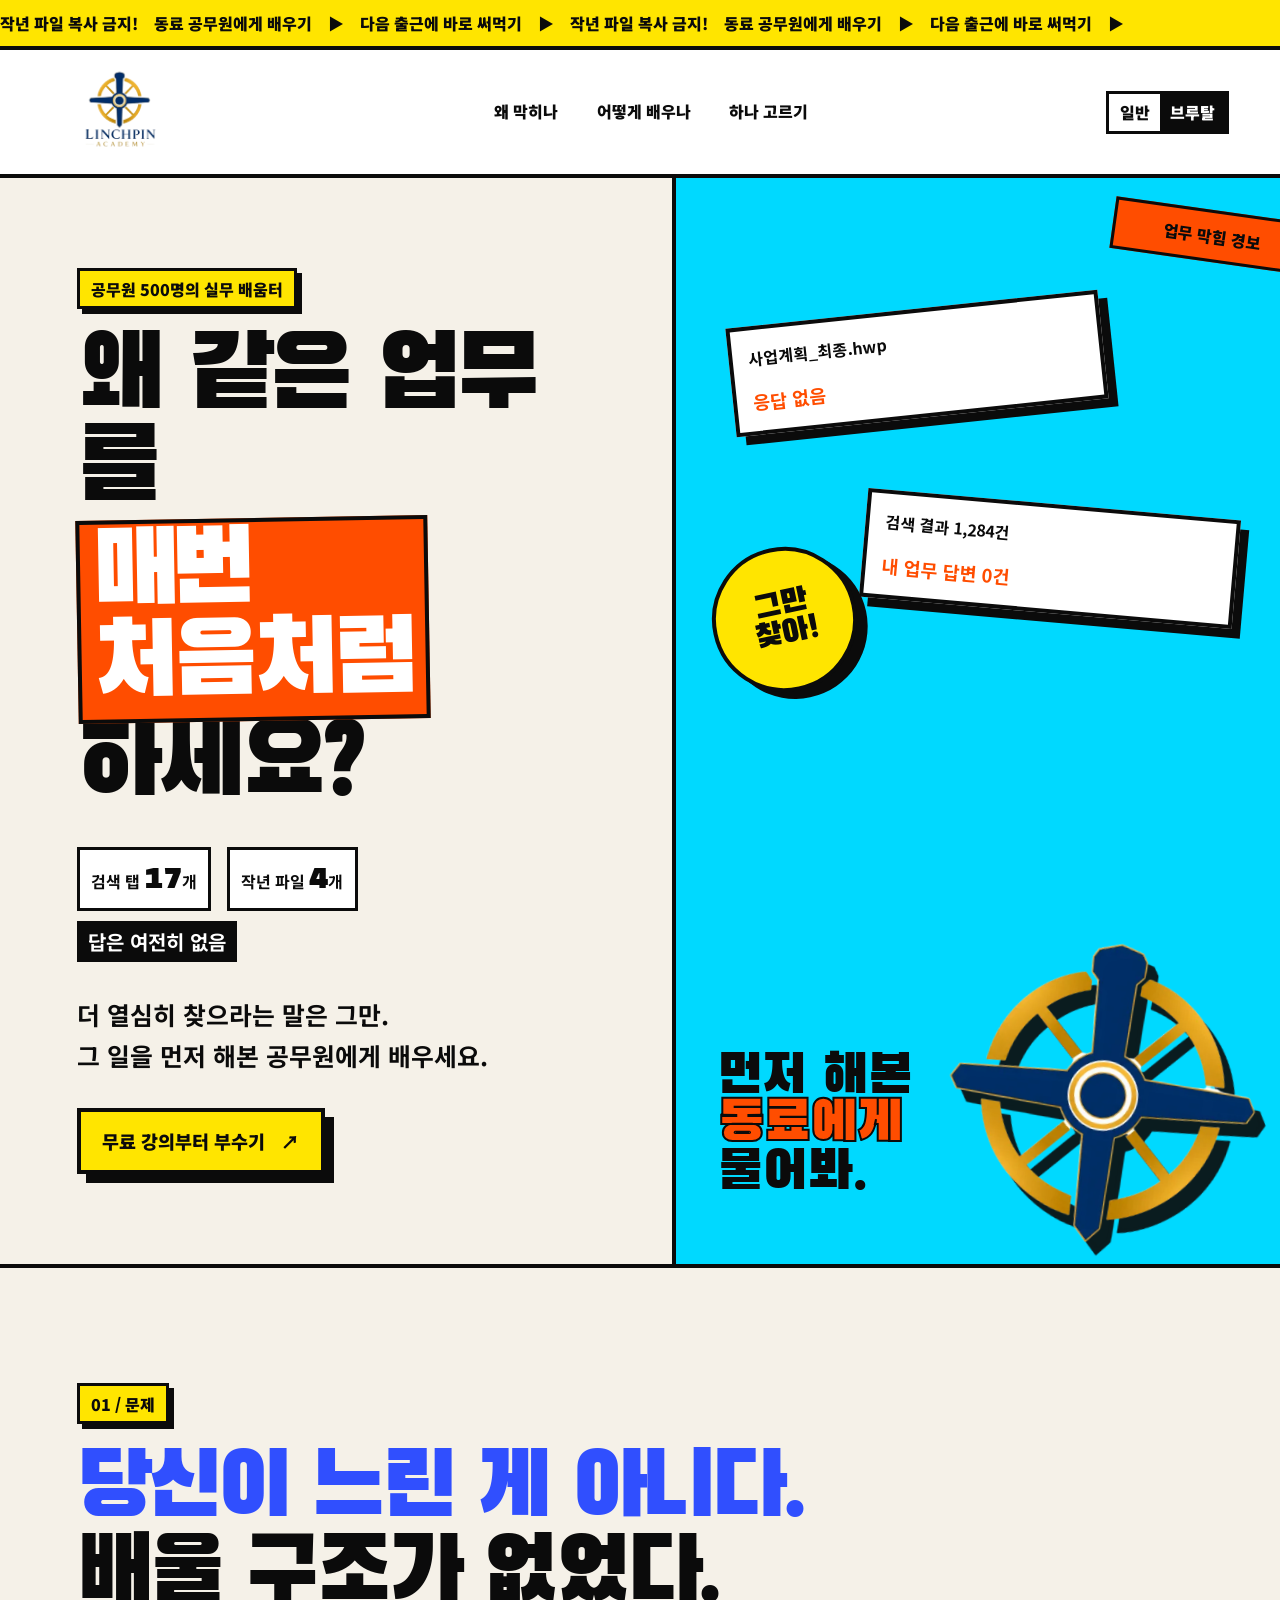
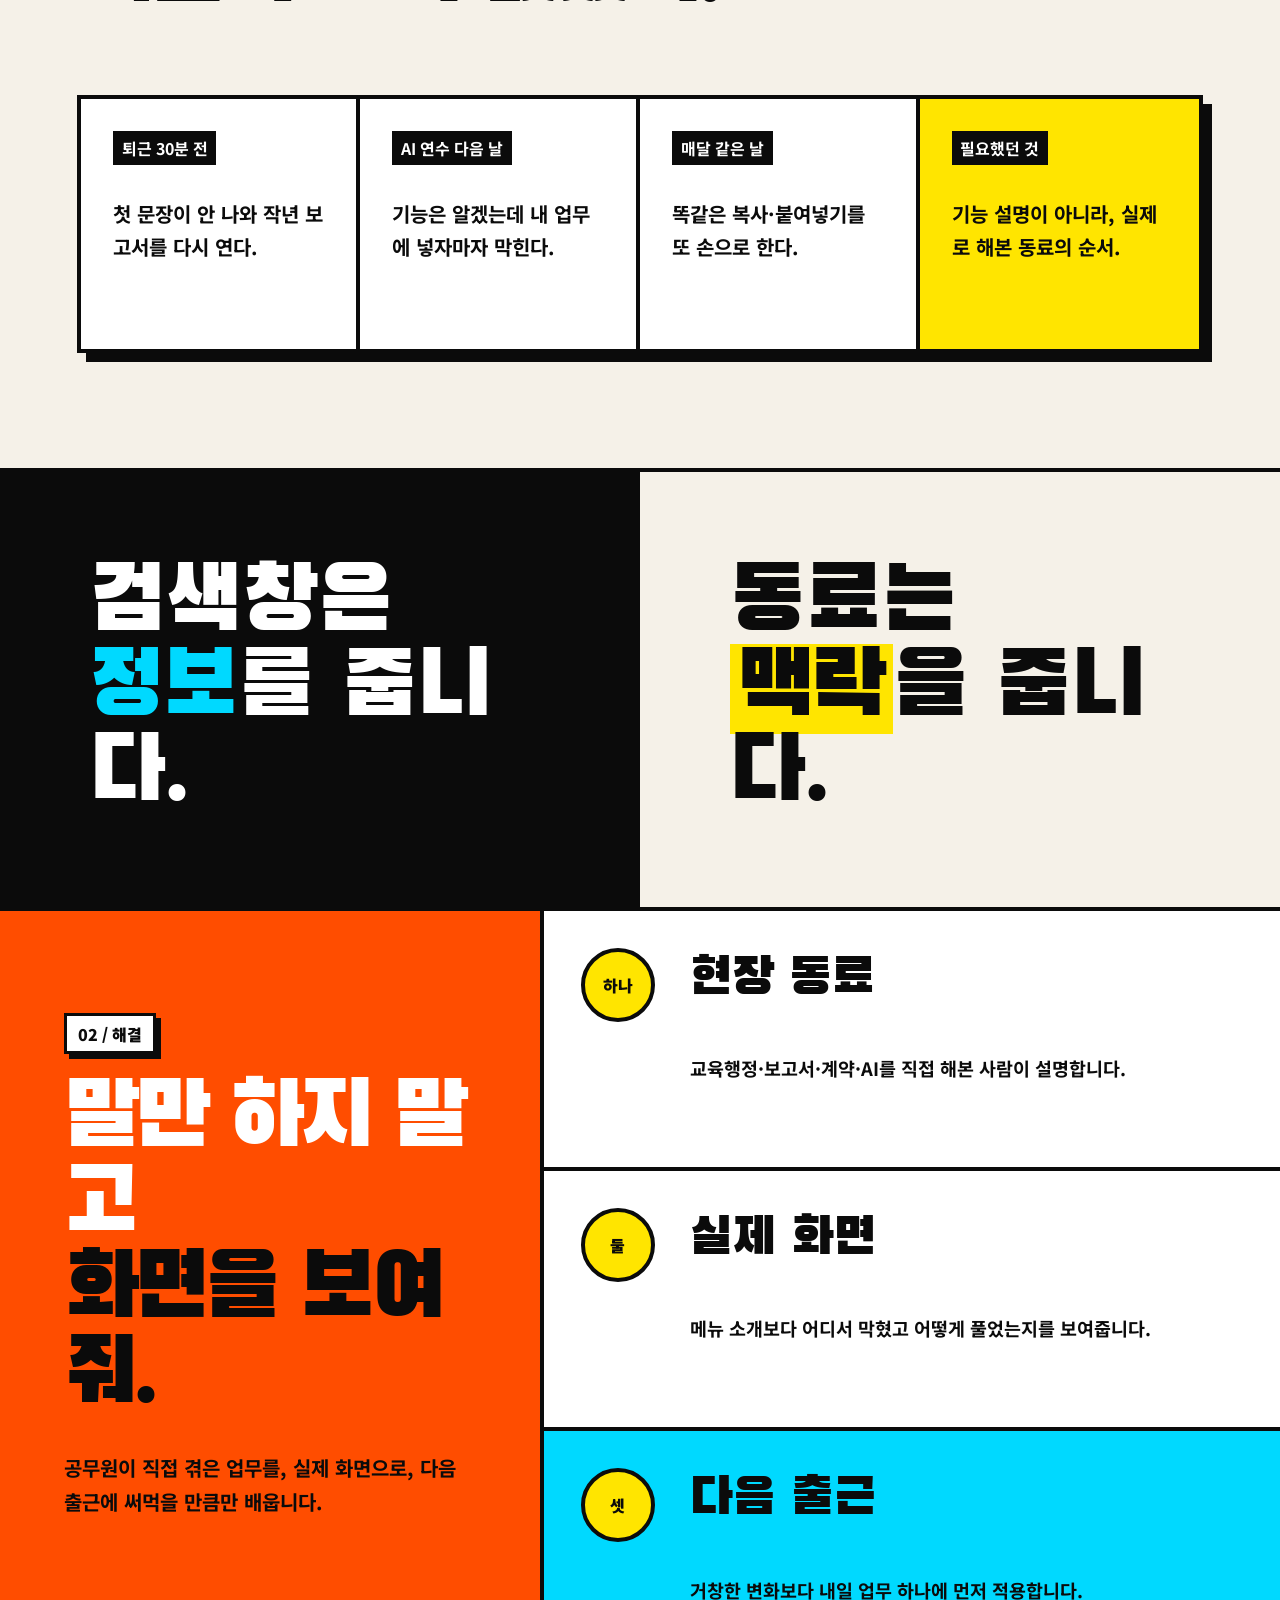
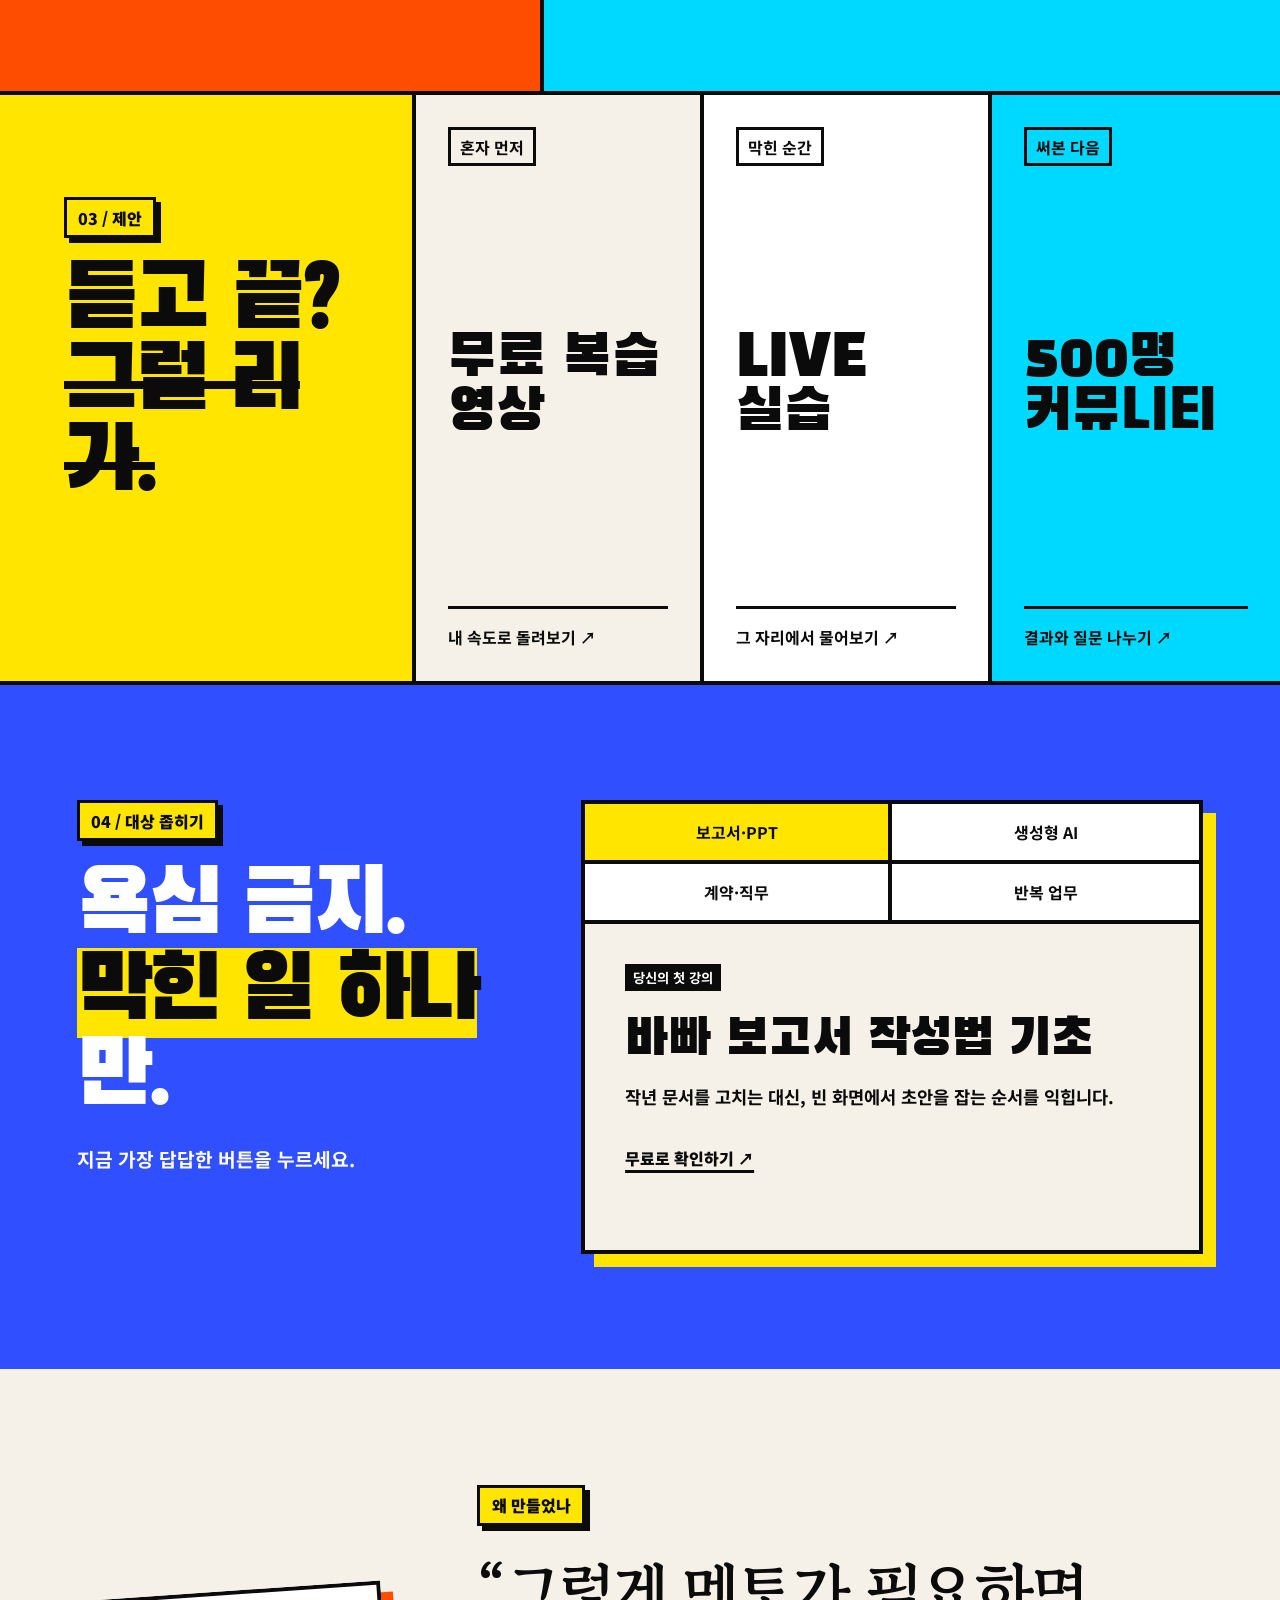
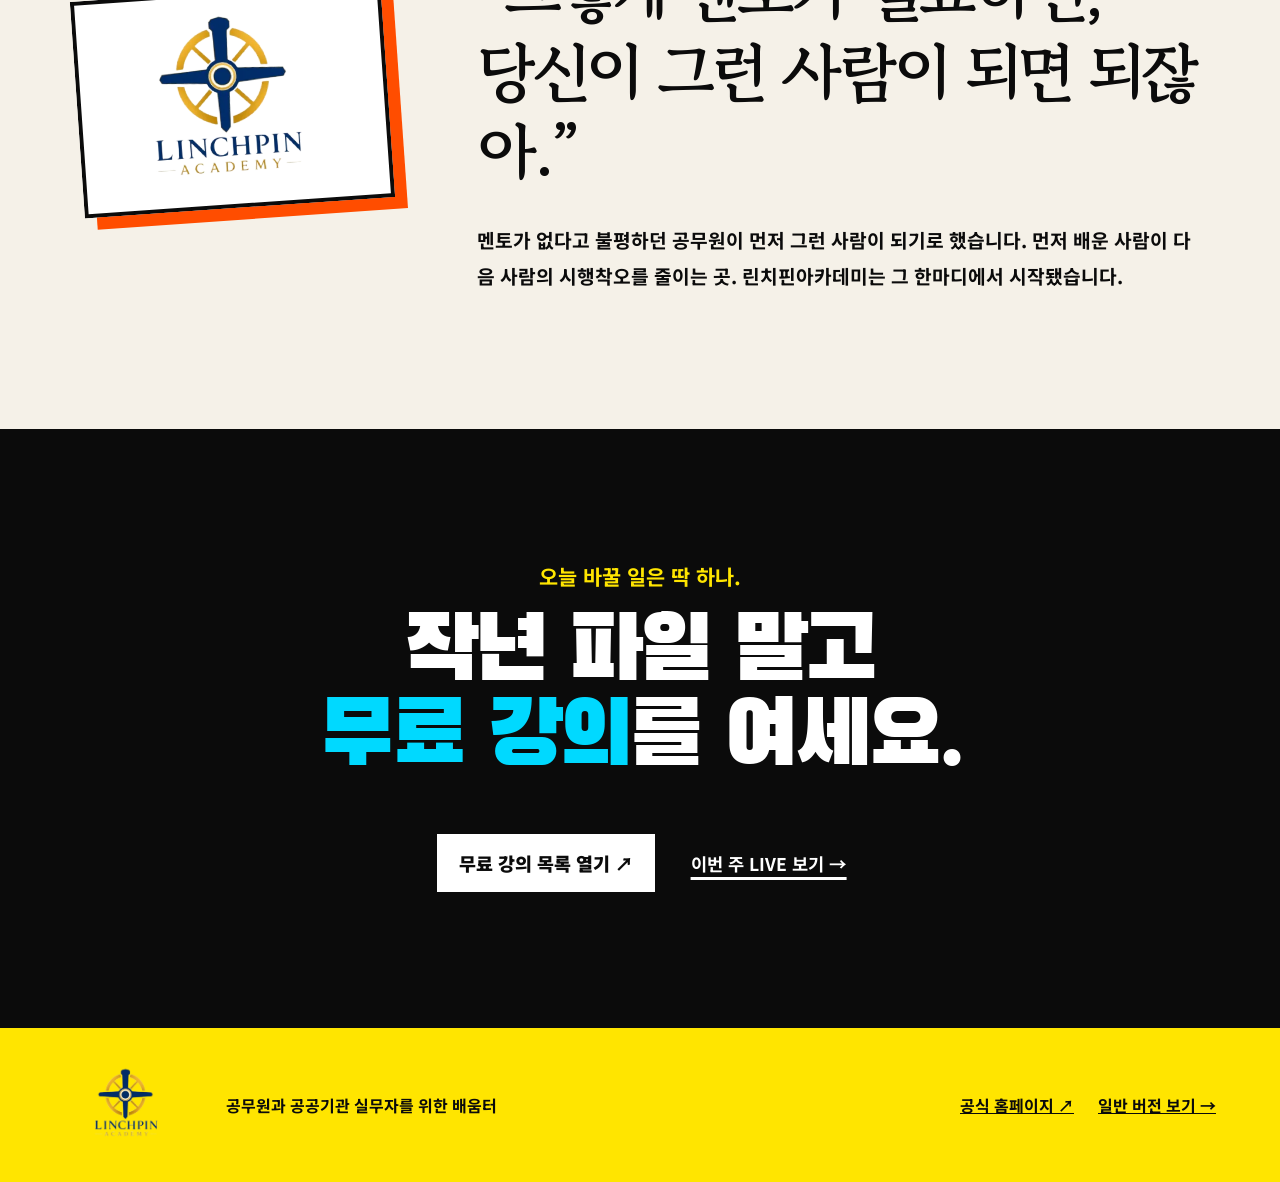
==== brutalist/index.html @ dac21f73 "Redesign landing page in premium and brutalist styles" ====
<!DOCTYPE html>
<html lang="ko">
  <head>
    <meta charset="UTF-8">
    <meta name="viewport" content="width=device-width, initial-scale=1.0">
    <meta name="description" content="왜 같은 업무를 매번 처음처럼 하나요? 현장 공무원에게 배우고 다음 출근에 바로 써보는 린치핀아카데미입니다.">
    <meta name="theme-color" content="#ffe500">
    <meta property="og:type" content="website">
    <meta property="og:locale" content="ko_KR">
    <meta property="og:title" content="왜 같은 업무를 매번 처음처럼 하나요? | 린치핀아카데미">
    <meta property="og:description" content="검색 탭 17개, 작년 파일 4개. 답은 여전히 없다면 동료 공무원에게 배우세요.">
    <meta property="og:url" content="https://obito-ai.github.io/linchpin-public-service-landing/brutalist/">
    <link rel="canonical" href="https://obito-ai.github.io/linchpin-public-service-landing/brutalist/">
    <link rel="preload" href="../assets/fonts/black-han-400.woff2" as="font" type="font/woff2" crossorigin>
    <link rel="preload" href="../assets/fonts/noto-sans-700.woff2" as="font" type="font/woff2" crossorigin>
    <link rel="preload" href="../assets/fonts/noto-sans-900.woff2" as="font" type="font/woff2" crossorigin>
    <link rel="stylesheet" href="./styles.css">
    <link rel="icon" href="../assets/linchpin-logo-icon.webp" type="image/webp">
    <title>왜 같은 업무를 매번 처음처럼 하나요? | 린치핀아카데미</title>
  </head>
  <body>
    <a class="skip-link" href="#main">본문으로 바로가기</a>

    <div class="top-ticker" role="note" aria-label="린치핀아카데미 핵심 메시지">
      <div>작년 파일 복사 금지!　동료 공무원에게 배우기　▶　다음 출근에 바로 써먹기　▶　작년 파일 복사 금지!　동료 공무원에게 배우기　▶　다음 출근에 바로 써먹기　▶　</div>
    </div>

    <header class="site-header">
      <a class="brand" href="#top" aria-label="린치핀아카데미 홈">
        <img src="../assets/linchpin-logo-primary.webp" alt="린치핀아카데미" width="170" height="117">
      </a>
      <nav aria-label="주요 메뉴">
        <a href="#why">왜 막히나</a>
        <a href="#how">어떻게 배우나</a>
        <a href="#pick">하나 고르기</a>
      </nav>
      <div class="version-switch" role="group" aria-label="디자인 버전 선택">
        <a href="../">일반</a>
        <span aria-current="page">브루탈</span>
      </div>
    </header>

    <main id="main">
      <section class="hero" id="top" aria-labelledby="hero-title">
        <div class="hero-copy">
          <p class="eyebrow">공무원 500명의 실무 배움터</p>
          <h1 id="hero-title">왜 같은 업무를<br><mark>매번<br>처음처럼</mark><br>하세요?</h1>
          <div class="search-count" role="group" aria-label="업무 검색 상황">
            <span>검색 탭 <b>17</b>개</span>
            <span>작년 파일 <b>4</b>개</span>
            <strong>답은 여전히 없음</strong>
          </div>
          <p class="hero-lede">더 열심히 찾으라는 말은 그만.<br>그 일을 먼저 해본 공무원에게 배우세요.</p>
          <a class="brutal-button" href="https://linchpin-academy.kr/courses">무료 강의부터 부수기 <span aria-hidden="true">↗</span></a>
        </div>

        <div class="hero-poster" role="img" aria-label="작년 문서와 검색 탭을 찢고 나오는 린치핀아카데미 로고 그래픽">
          <div class="poster-alert">업무 막힘 경보</div>
          <div class="poster-window window-one"><b>사업계획_최종.hwp</b><span>응답 없음</span></div>
          <div class="poster-window window-two"><b>검색 결과 1,284건</b><span>내 업무 답변 0건</span></div>
          <div class="poster-burst">그만<br>찾아!</div>
          <img src="../assets/linchpin-logo-icon.webp" alt="" width="410" height="410">
          <p>먼저 해본<br><b>동료에게</b><br>물어봐.</p>
        </div>
      </section>

      <section class="statement" id="why" aria-labelledby="why-title">
        <p class="section-number">01 / 문제</p>
        <h2 id="why-title"><span>당신이 느린 게 아니다.</span><br>배울 구조가 없었다.</h2>
        <div class="complaint-grid">
          <article><b>퇴근 30분 전</b><p>첫 문장이 안 나와 작년 보고서를 다시 연다.</p></article>
          <article><b>AI 연수 다음 날</b><p>기능은 알겠는데 내 업무에 넣자마자 막힌다.</p></article>
          <article><b>매달 같은 날</b><p>똑같은 복사·붙여넣기를 또 손으로 한다.</p></article>
          <article class="answer"><b>필요했던 것</b><p>기능 설명이 아니라, 실제로 해본 동료의 순서.</p></article>
        </div>
      </section>

      <section class="manifesto" aria-label="린치핀아카데미 해결 방식">
        <p>검색창은<br><span>정보</span>를 줍니다.</p>
        <p>동료는<br><mark>맥락</mark>을 줍니다.</p>
      </section>

      <section class="method" id="how" aria-labelledby="how-title">
        <div class="method-heading">
          <p class="section-number">02 / 해결</p>
          <h2 id="how-title">말만 하지 말고<br><span>화면을 보여줘.</span></h2>
          <p>공무원이 직접 겪은 업무를, 실제 화면으로, 다음 출근에 써먹을 만큼만 배웁니다.</p>
        </div>
        <ol class="method-list">
          <li><span>하나</span><h3>현장 동료</h3><p>교육행정·보고서·계약·AI를 직접 해본 사람이 설명합니다.</p></li>
          <li><span>둘</span><h3>실제 화면</h3><p>메뉴 소개보다 어디서 막혔고 어떻게 풀었는지를 보여줍니다.</p></li>
          <li><span>셋</span><h3>다음 출근</h3><p>거창한 변화보다 내일 업무 하나에 먼저 적용합니다.</p></li>
        </ol>
      </section>

      <section class="offer" aria-labelledby="offer-title">
        <div class="offer-title">
          <p class="section-number">03 / 제안</p>
          <h2 id="offer-title">듣고 끝?<br><del>그럴 리가.</del></h2>
        </div>
        <div class="offer-cards">
          <a href="https://linchpin-academy.kr/courses"><span>혼자 먼저</span><b>무료 복습<br>영상</b><em>내 속도로 돌려보기 ↗</em></a>
          <a href="https://linchpin-academy.kr/live"><span>막힌 순간</span><b>LIVE<br>실습</b><em>그 자리에서 물어보기 ↗</em></a>
          <a href="https://linchpin-academy.kr/community?tab=board"><span>써본 다음</span><b>500명<br>커뮤니티</b><em>결과와 질문 나누기 ↗</em></a>
        </div>
      </section>

      <section class="picker" id="pick" aria-labelledby="picker-title">
        <div class="picker-copy">
          <p class="section-number">04 / 대상 좁히기</p>
          <h2 id="picker-title">욕심 금지.<br><mark>막힌 일 하나</mark>만.</h2>
          <p>지금 가장 답답한 버튼을 누르세요.</p>
        </div>
        <div class="picker-machine">
          <div class="picker-buttons" role="group" aria-label="지금 막힌 업무 선택">
            <button class="picker-button is-active" type="button" data-path="document" aria-pressed="true">보고서·PPT</button>
            <button class="picker-button" type="button" data-path="ai" aria-pressed="false">생성형 AI</button>
            <button class="picker-button" type="button" data-path="contract" aria-pressed="false">계약·직무</button>
            <button class="picker-button" type="button" data-path="coding" aria-pressed="false">반복 업무</button>
          </div>
          <div class="picker-ticket" aria-live="polite">
            <small>당신의 첫 강의</small>
            <h3 data-result-title>바빠 보고서 작성법 기초</h3>
            <p data-result-copy>작년 문서를 고치는 대신, 빈 화면에서 초안을 잡는 순서를 익힙니다.</p>
            <a href="https://linchpin-academy.kr/courses">무료로 확인하기 ↗</a>
          </div>
        </div>
      </section>

      <section class="origin" aria-labelledby="origin-title">
        <img src="../assets/linchpin-logo-primary.webp" alt="린치핀아카데미" width="360" height="248">
        <div>
          <p class="section-number">왜 만들었나</p>
          <h2 id="origin-title">“그렇게 멘토가 필요하면,<br>당신이 그런 사람이 되면 되잖아.”</h2>
          <p>멘토가 없다고 불평하던 공무원이 먼저 그런 사람이 되기로 했습니다. 먼저 배운 사람이 다음 사람의 시행착오를 줄이는 곳. 린치핀아카데미는 그 한마디에서 시작됐습니다.</p>
        </div>
      </section>

      <section class="final-cta" aria-labelledby="action-title">
        <p>오늘 바꿀 일은 딱 하나.</p>
        <h2 id="action-title">작년 파일 말고<br><span>무료 강의</span>를 여세요.</h2>
        <div>
          <a class="brutal-button light" href="https://linchpin-academy.kr/courses">무료 강의 목록 열기 ↗</a>
          <a class="text-link" href="https://linchpin-academy.kr/live">이번 주 LIVE 보기 →</a>
        </div>
      </section>
    </main>

    <footer>
      <img src="../assets/linchpin-logo-primary.webp" alt="린치핀아카데미" width="150" height="104">
      <p>공무원과 공공기관 실무자를 위한 배움터</p>
      <div><a href="https://linchpin-academy.kr">공식 홈페이지 ↗</a><a href="../">일반 버전 보기 →</a></div>
    </footer>

    <script src="./script.js" defer></script>
  </body>
</html>
---- brutalist/styles.css ----
@font-face { font-family: "Noto Sans KR"; src: url("../assets/fonts/noto-sans-700.woff2") format("woff2"); font-weight: 700; font-display: swap; }
@font-face { font-family: "Noto Sans KR"; src: url("../assets/fonts/noto-sans-900.woff2") format("woff2"); font-weight: 900; font-display: swap; }
@font-face { font-family: "Black Han Sans"; src: url("../assets/fonts/black-han-400.woff2") format("woff2"); font-weight: 400; font-display: swap; }
@font-face { font-family: "Gowun Batang"; src: url("../assets/fonts/gowun-batang-700.woff2") format("woff2"); font-weight: 700; font-display: swap; }

:root {
  --black: #0b0b0b;
  --paper: #f5f1e8;
  --yellow: #ffe500;
  --orange: #ff4d00;
  --cyan: #00d9ff;
  --blue: #304ffe;
  --border: 4px solid var(--black);
  --shadow: 9px 9px 0 var(--black);
}

* { box-sizing: border-box; }
html { scroll-behavior: smooth; }
body {
  margin: 0;
  color: var(--black);
  background: var(--paper);
  font-family: "Noto Sans KR", sans-serif;
  font-weight: 700;
  overflow-x: hidden;
}
a { color: inherit; }
img { display: block; max-width: 100%; height: auto; }
button, a { -webkit-tap-highlight-color: transparent; }
button { font: inherit; }
.skip-link { position: fixed; top: -100px; left: 1rem; z-index: 999; padding: .8rem 1rem; background: white; border: var(--border); }
.skip-link:focus { top: 1rem; }
:focus-visible { outline: 4px solid var(--cyan); outline-offset: 4px; }

.top-ticker { overflow: hidden; border-bottom: var(--border); background: var(--yellow); font-weight: 900; white-space: nowrap; }
.top-ticker div { width: max-content; padding: .7rem 0; animation: ticker 25s linear infinite; }
@keyframes ticker { to { transform: translateX(-50%); } }

.site-header {
  display: grid;
  grid-template-columns: auto 1fr auto;
  align-items: center;
  gap: 2rem;
  min-height: 92px;
  padding: .75rem clamp(1rem, 4vw, 4.5rem);
  border-bottom: var(--border);
  background: white;
}
.brand img { width: 145px; }
.site-header nav { display: flex; justify-content: center; gap: clamp(1rem, 3vw, 3rem); }
.site-header nav a, .version-switch a, .version-switch span { text-decoration: none; font-weight: 900; }
.site-header nav a { padding: .3rem 0; border-bottom: 3px solid transparent; }
.site-header nav a:hover { border-color: var(--orange); }
.version-switch { display: flex; border: 3px solid var(--black); }
.version-switch > * { padding: .4rem .65rem; }
.version-switch span { color: white; background: var(--black); }

.hero {
  display: grid;
  grid-template-columns: 1.05fr .95fr;
  min-height: 790px;
  border-bottom: var(--border);
}
.hero-copy { padding: clamp(3rem, 7vw, 7rem) clamp(1.2rem, 6vw, 7rem); background: var(--paper); }
.eyebrow, .section-number { width: fit-content; margin: 0 0 1.5rem; padding: .35rem .7rem; border: 3px solid var(--black); background: var(--yellow); font-weight: 900; text-transform: uppercase; box-shadow: 5px 5px 0 var(--black); }
h1, h2, h3, p { margin-top: 0; }
h1, h2 { font-family: "Black Han Sans", sans-serif; font-weight: 400; letter-spacing: -.045em; }
h1 { margin-bottom: 2.2rem; font-size: clamp(4.4rem, 8vw, 9.2rem); line-height: .9; }
h1 mark { display: inline-block; padding: .05em .12em; color: white; background: var(--orange); border: 4px solid var(--black); transform: rotate(-1deg); }
.search-count { display: grid; grid-template-columns: repeat(2, max-content); align-items: end; gap: .6rem 1rem; margin-bottom: 2rem; }
.search-count span { padding: .55rem .7rem; border: 3px solid var(--black); background: white; }
.search-count b { font-family: "Black Han Sans", sans-serif; font-size: 2rem; font-weight: 400; }
.search-count strong { grid-column: 1 / -1; width: fit-content; padding: .4rem .7rem; color: white; background: var(--black); font-size: 1.25rem; }
.hero-lede { margin-bottom: 2rem; font-size: clamp(1.15rem, 2vw, 1.55rem); line-height: 1.65; }
.brutal-button { display: inline-flex; gap: 1rem; align-items: center; padding: 1rem 1.35rem; border: var(--border); color: var(--black); background: var(--yellow); box-shadow: var(--shadow); font-size: 1.15rem; font-weight: 900; text-decoration: none; transition: transform .15s, box-shadow .15s; }
.brutal-button:hover { transform: translate(5px, 5px); box-shadow: 4px 4px 0 var(--black); }

.hero-poster { position: relative; min-height: 700px; overflow: hidden; border-left: var(--border); background: var(--cyan); }
.poster-alert { position: absolute; top: 2rem; right: -2rem; z-index: 4; padding: .7rem 3rem; border: 3px solid var(--black); color: var(--black); background: var(--orange); font-weight: 900; transform: rotate(8deg); }
.poster-window { position: absolute; z-index: 1; width: 62%; padding: 1rem; border: var(--border); background: white; box-shadow: var(--shadow); }
.poster-window b, .poster-window span { display: block; }
.poster-window span { margin-top: 1.2rem; color: var(--orange); font-size: 1.15rem; }
.window-one { top: 12%; left: 9%; transform: rotate(-6deg); }
.window-two { top: 30%; right: 7%; transform: rotate(5deg); }
.poster-burst { position: absolute; top: 34%; left: 6%; z-index: 5; display: grid; place-items: center; width: 145px; height: 145px; border: var(--border); border-radius: 50%; background: var(--yellow); box-shadow: var(--shadow); font-family: "Black Han Sans", sans-serif; font-size: 2rem; font-weight: 400; line-height: .9; text-align: center; transform: rotate(-12deg); }
.hero-poster img { position: absolute; right: -4%; bottom: -4%; z-index: 2; width: min(67%, 470px); filter: drop-shadow(12px 12px 0 rgba(11,11,11,.92)); transform: rotate(7deg); }
.hero-poster > p { position: absolute; bottom: 6%; left: 7%; z-index: 3; margin: 0; font-family: "Black Han Sans", sans-serif; font-size: clamp(2.3rem, 4.2vw, 5.5rem); font-weight: 400; line-height: .9; }
.hero-poster > p b { color: var(--orange); -webkit-text-stroke: 2px var(--black); }

.statement { padding: clamp(4rem, 9vw, 9rem) clamp(1.2rem, 6vw, 7rem); }
.statement h2, .method h2, .picker h2, .origin h2, .final-cta h2 { margin-bottom: clamp(2.5rem, 6vw, 6rem); font-size: clamp(3.4rem, 7vw, 8rem); line-height: .95; }
.statement h2 span { color: var(--blue); }
.complaint-grid { display: grid; grid-template-columns: repeat(4, 1fr); border: var(--border); box-shadow: var(--shadow); }
.complaint-grid article { min-height: 250px; padding: 2rem; border-right: var(--border); background: white; }
.complaint-grid article:last-child { border-right: 0; }
.complaint-grid b { display: block; width: fit-content; margin-bottom: 2rem; padding: .3rem .55rem; background: var(--black); color: white; }
.complaint-grid p { font-size: 1.25rem; line-height: 1.65; }
.complaint-grid .answer { background: var(--yellow); }

.manifesto { display: grid; grid-template-columns: 1fr 1fr; border-block: var(--border); }
.manifesto p { min-height: 420px; margin: 0; padding: clamp(3rem, 7vw, 7rem); font-family: "Black Han Sans", sans-serif; font-size: clamp(3.8rem, 7vw, 8rem); font-weight: 400; line-height: .95; }
.manifesto p:first-child { border-right: var(--border); background: var(--black); color: white; }
.manifesto span { color: var(--cyan); }
.manifesto mark { padding: 0 .08em; color: var(--black); background: var(--yellow); }

.method { display: grid; grid-template-columns: .85fr 1.15fr; border-bottom: var(--border); }
.method-heading { padding: clamp(4rem, 8vw, 8rem) clamp(1.2rem, 5vw, 6rem); border-right: var(--border); background: var(--orange); }
.method-heading .section-number { background: white; }
.method h2 { color: white; margin-bottom: 2rem; }
.method h2 span { color: var(--black); }
.method-heading > p:last-child { max-width: 580px; font-size: 1.25rem; line-height: 1.7; }
.method-list { margin: 0; padding: 0; list-style: none; }
.method-list li { display: grid; grid-template-columns: 90px 1fr; gap: 0 1.2rem; min-height: 260px; padding: 2.3rem; border-bottom: var(--border); background: white; }
.method-list li:last-child { border-bottom: 0; background: var(--cyan); }
.method-list span { grid-row: 1 / 3; display: grid; place-items: center; width: 74px; height: 74px; border: var(--border); border-radius: 50%; background: var(--yellow); font-weight: 900; }
.method-list h3 { margin-bottom: .8rem; font-family: "Black Han Sans", sans-serif; font-size: clamp(2.2rem, 4vw, 4.2rem); font-weight: 400; }
.method-list p { max-width: 620px; font-size: 1.15rem; line-height: 1.65; }

.offer { display: grid; grid-template-columns: .65fr 1.35fr; border-bottom: var(--border); }
.offer-title { padding: clamp(4rem, 8vw, 8rem) clamp(1.2rem, 5vw, 5rem); border-right: var(--border); background: var(--yellow); }
.offer-title h2 { font-size: clamp(4rem, 7vw, 8rem); line-height: .9; }
.offer-title del { color: var(--black); }
.offer-cards { display: grid; grid-template-columns: repeat(3, 1fr); }
.offer-cards a { display: flex; flex-direction: column; min-height: 560px; padding: 2rem; border-right: var(--border); text-decoration: none; transition: background .2s; }
.offer-cards a:last-child { border: 0; background: var(--cyan); }
.offer-cards a:nth-child(2) { background: white; }
.offer-cards a:hover { background: var(--yellow); }
.offer-cards span { width: fit-content; padding: .3rem .55rem; border: 3px solid var(--black); }
.offer-cards b { margin: auto 0; font-family: "Black Han Sans", sans-serif; font-size: clamp(3rem, 4.5vw, 5rem); font-weight: 400; line-height: .95; }
.offer-cards em { border-top: 3px solid var(--black); padding-top: 1rem; font-style: normal; }

.picker { display: grid; grid-template-columns: .8fr 1.2fr; padding: clamp(4rem, 9vw, 9rem) clamp(1.2rem, 6vw, 7rem); gap: clamp(3rem, 7vw, 8rem); background: var(--blue); color: white; }
.picker .section-number { color: var(--black); }
.picker h2 { margin-bottom: 1.5rem; }
.picker h2 mark { color: var(--black); background: var(--yellow); }
.picker-copy > p:last-child { font-size: 1.2rem; }
.picker-machine { align-self: center; border: var(--border); box-shadow: 13px 13px 0 var(--yellow); }
.picker-buttons { display: grid; grid-template-columns: repeat(2, 1fr); }
.picker-button { padding: 1rem; border: 0; border-right: var(--border); border-bottom: var(--border); background: white; color: var(--black); cursor: pointer; }
.picker-button:nth-child(2n) { border-right: 0; }
.picker-button:nth-child(n+3) { border-bottom: 0; }
.picker-button:hover, .picker-button.is-active { background: var(--yellow); }
.picker-ticket { min-height: 330px; padding: 2.5rem; border-top: var(--border); color: var(--black); background: var(--paper); }
.picker-ticket small { display: block; width: fit-content; margin-bottom: 1.5rem; padding: .25rem .5rem; background: var(--black); color: white; }
.picker-ticket h3 { margin-bottom: 1rem; font-family: "Black Han Sans", sans-serif; font-size: clamp(2.2rem, 4vw, 4.5rem); font-weight: 400; line-height: 1; }
.picker-ticket p { font-size: 1.1rem; line-height: 1.7; }
.picker-ticket a { display: inline-block; margin-top: 1rem; font-weight: 900; text-decoration-thickness: 3px; text-underline-offset: .3rem; }

.origin { display: grid; grid-template-columns: .6fr 1.4fr; align-items: center; gap: clamp(2rem, 7vw, 8rem); padding: clamp(4rem, 9vw, 9rem) clamp(1.2rem, 6vw, 7rem); border-bottom: var(--border); }
.origin img { width: 100%; max-width: 420px; border: var(--border); background: white; box-shadow: 12px 12px 0 var(--orange); transform: rotate(-4deg); }
.origin h2 { margin-bottom: 2rem; font-family: "Gowun Batang", serif; font-size: clamp(2.4rem, 5vw, 5.5rem); line-height: 1.25; }
.origin div > p:last-child { max-width: 820px; font-size: 1.2rem; line-height: 1.9; }

.final-cta { padding: clamp(5rem, 10vw, 10rem) clamp(1.2rem, 6vw, 7rem); color: white; background: var(--black); text-align: center; }
.final-cta > p { color: var(--yellow); font-size: 1.3rem; }
.final-cta h2 { margin-bottom: 3rem; }
.final-cta h2 span { color: var(--cyan); }
.final-cta > div { display: flex; justify-content: center; align-items: center; gap: 2rem; }
.brutal-button.light { background: white; }
.text-link { color: white; font-size: 1.1rem; text-decoration-thickness: 3px; text-underline-offset: .35rem; }

footer { display: grid; grid-template-columns: auto 1fr auto; align-items: center; gap: 2rem; padding: 2rem clamp(1.2rem, 5vw, 5rem); border-top: var(--border); background: var(--yellow); }
footer img { width: 130px; }
footer p { margin: 0; }
footer div { display: flex; gap: 1.5rem; }

@media (max-width: 1080px) {
  .site-header nav { display: none; }
  .site-header { grid-template-columns: 1fr auto; }
  .hero, .method, .offer, .picker { grid-template-columns: 1fr; }
  .hero-poster { min-height: 620px; border-top: var(--border); border-left: 0; }
  .complaint-grid { grid-template-columns: repeat(2, 1fr); }
  .complaint-grid article:nth-child(2) { border-right: 0; }
  .complaint-grid article:nth-child(-n+2) { border-bottom: var(--border); }
  .method-heading, .offer-title { border-right: 0; border-bottom: var(--border); }
  .offer-cards a { min-height: 430px; }
}

@media (max-width: 700px) {
  :root { --border: 3px solid var(--black); --shadow: 6px 6px 0 var(--black); }
  .top-ticker div { padding: .5rem 0; font-size: .85rem; }
  .site-header { min-height: 76px; gap: .8rem; padding: .55rem .8rem; }
  .brand img { width: 104px; }
  .version-switch > * { padding: .35rem .45rem; font-size: .78rem; }
  .hero { min-height: auto; }
  .hero-copy { padding: 3.4rem 1rem 4rem; }
  .eyebrow, .section-number { margin-bottom: 1.2rem; box-shadow: 4px 4px 0 var(--black); font-size: .82rem; }
  h1 { font-size: 3rem; }
  .search-count { grid-template-columns: 1fr 1fr; gap: .45rem; }
  .search-count span { padding: .4rem; font-size: .8rem; }
  .search-count b { font-size: 1.55rem; }
  .search-count strong { font-size: 1rem; }
  .brutal-button { width: 100%; justify-content: center; text-align: center; }
  .hero-poster { min-height: 510px; }
  .poster-window { width: 76%; font-size: .8rem; }
  .poster-burst { top: 38%; width: 100px; height: 100px; font-size: 1.4rem; }
  .hero-poster img { width: 72%; }
  .hero-poster > p { bottom: 7%; font-size: 2.45rem; }
  .statement, .picker, .origin { padding: 4.5rem 1rem; }
  .statement h2, .method h2, .picker h2, .origin h2, .final-cta h2 { font-size: clamp(2.8rem, 13vw, 4.2rem); }
  .complaint-grid { grid-template-columns: 1fr; box-shadow: 6px 6px 0 var(--black); }
  .complaint-grid article, .complaint-grid article:nth-child(2) { min-height: 0; border-right: 0; border-bottom: var(--border); }
  .complaint-grid article:last-child { border-bottom: 0; }
  .manifesto { grid-template-columns: 1fr; }
  .manifesto p { min-height: 300px; padding: 3.5rem 1rem; font-size: clamp(3.4rem, 15vw, 5rem); }
  .manifesto p:first-child { border-right: 0; border-bottom: var(--border); }
  .method-heading, .offer-title { padding: 4.5rem 1rem; }
  .method-list li { grid-template-columns: 64px 1fr; min-height: 220px; padding: 1.4rem 1rem; }
  .method-list span { width: 54px; height: 54px; font-size: .85rem; }
  .offer-cards { grid-template-columns: 1fr; }
  .offer-cards a { min-height: 340px; border-right: 0; border-bottom: var(--border); }
  .offer-cards a:last-child { border-bottom: 0; }
  .picker { gap: 3rem; }
  .picker-button { min-height: 60px; padding: .65rem .4rem; font-size: .9rem; }
  .picker-ticket { min-height: 360px; padding: 1.5rem; }
  .origin { grid-template-columns: 1fr; }
  .origin img { width: min(80%, 300px); justify-self: center; }
  .origin h2 { font-size: 2rem; }
  .final-cta { padding: 5rem 1rem; }
  .final-cta > div { flex-direction: column; }
  footer { grid-template-columns: 1fr; text-align: center; justify-items: center; }
  footer div { flex-direction: column; gap: .7rem; }
}

@media (prefers-reduced-motion: reduce) {
  html { scroll-behavior: auto; }
  .top-ticker div { animation: none; }
  *, *::before, *::after { transition-duration: .01ms !important; animation-duration: .01ms !important; animation-iteration-count: 1 !important; }
}
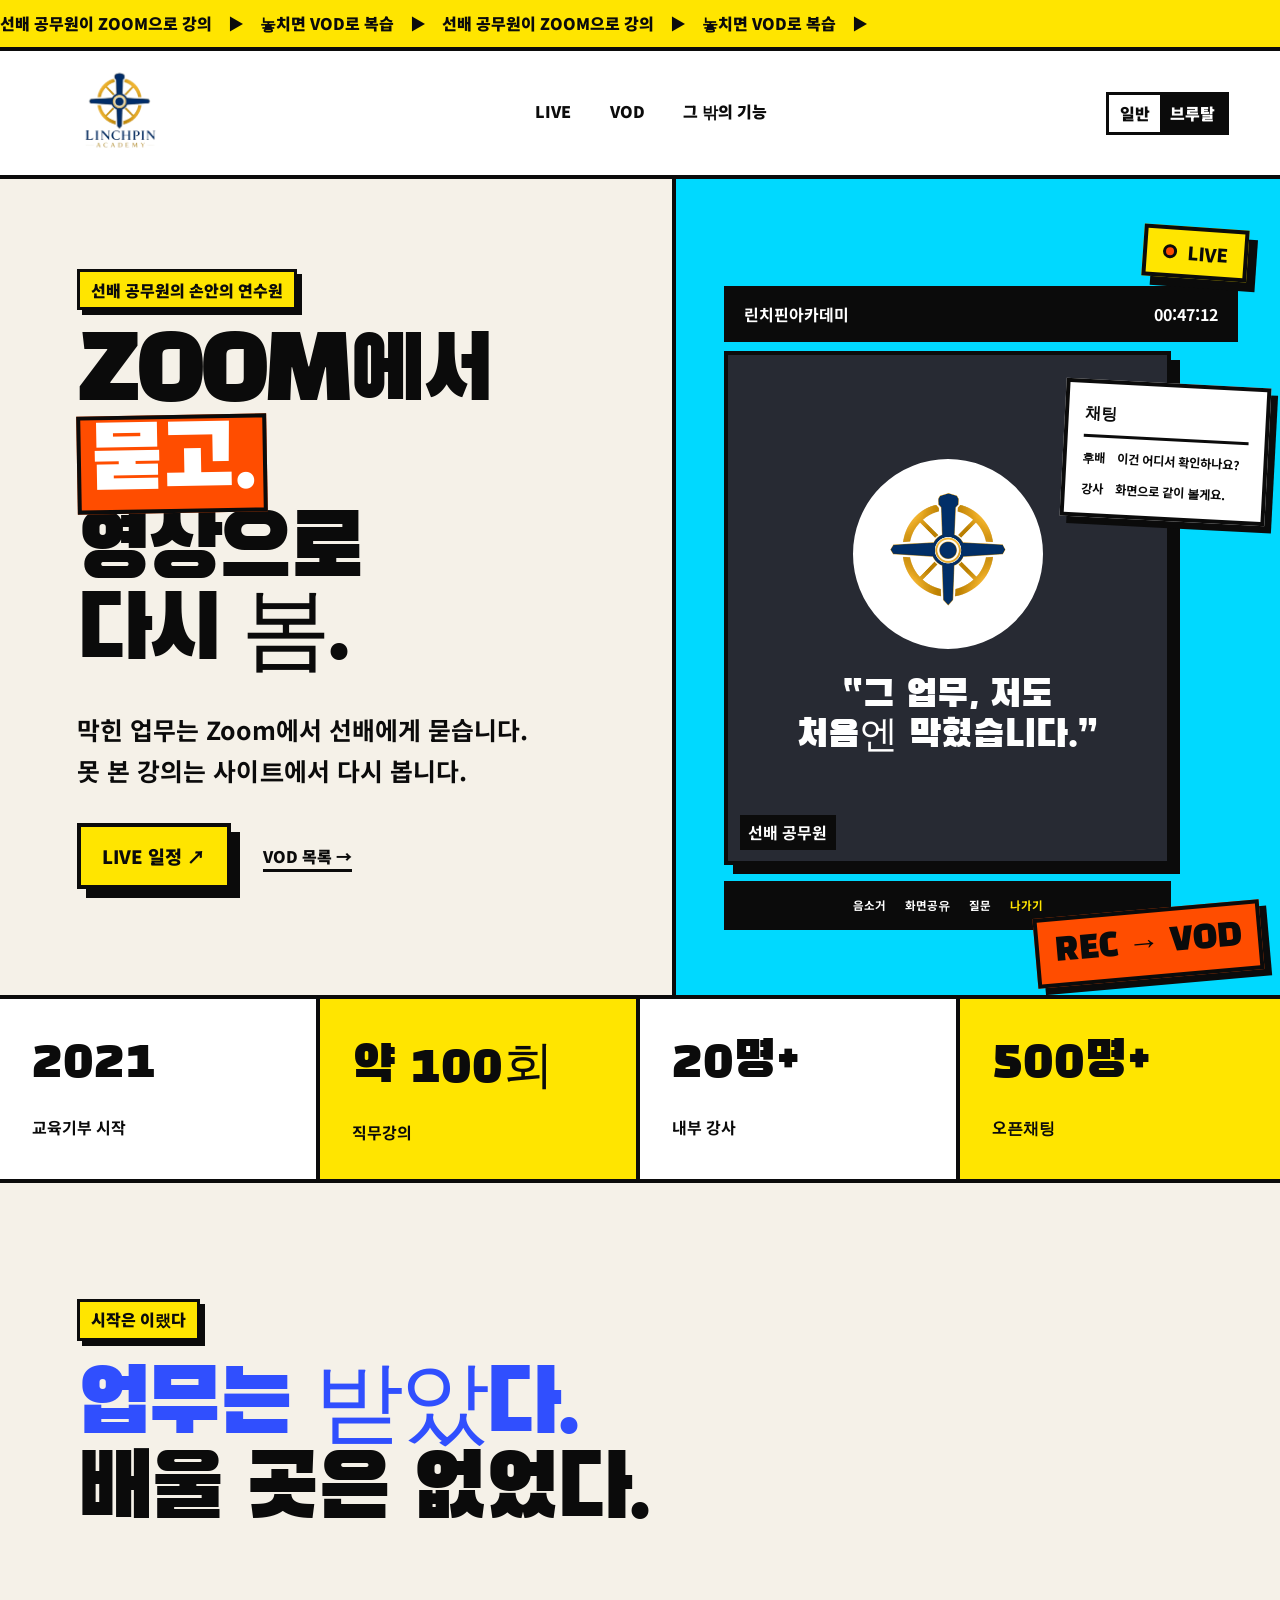
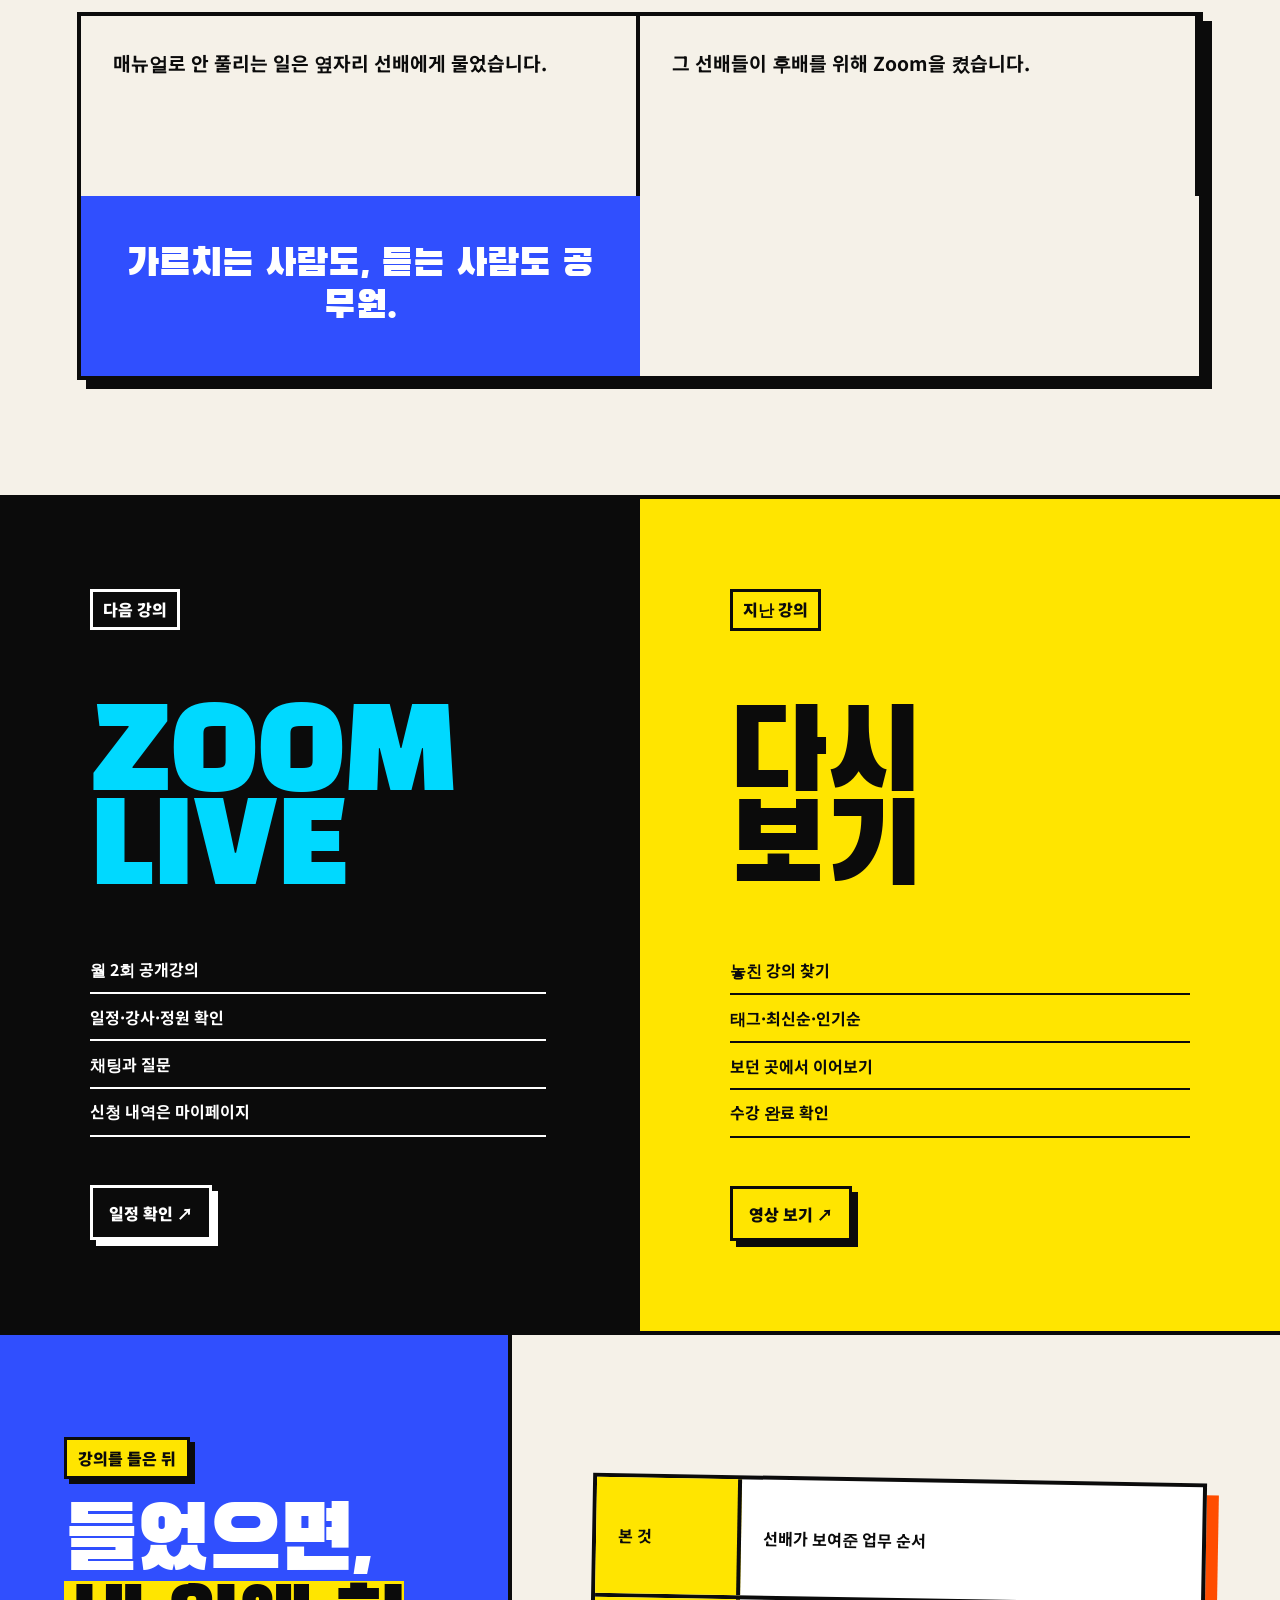
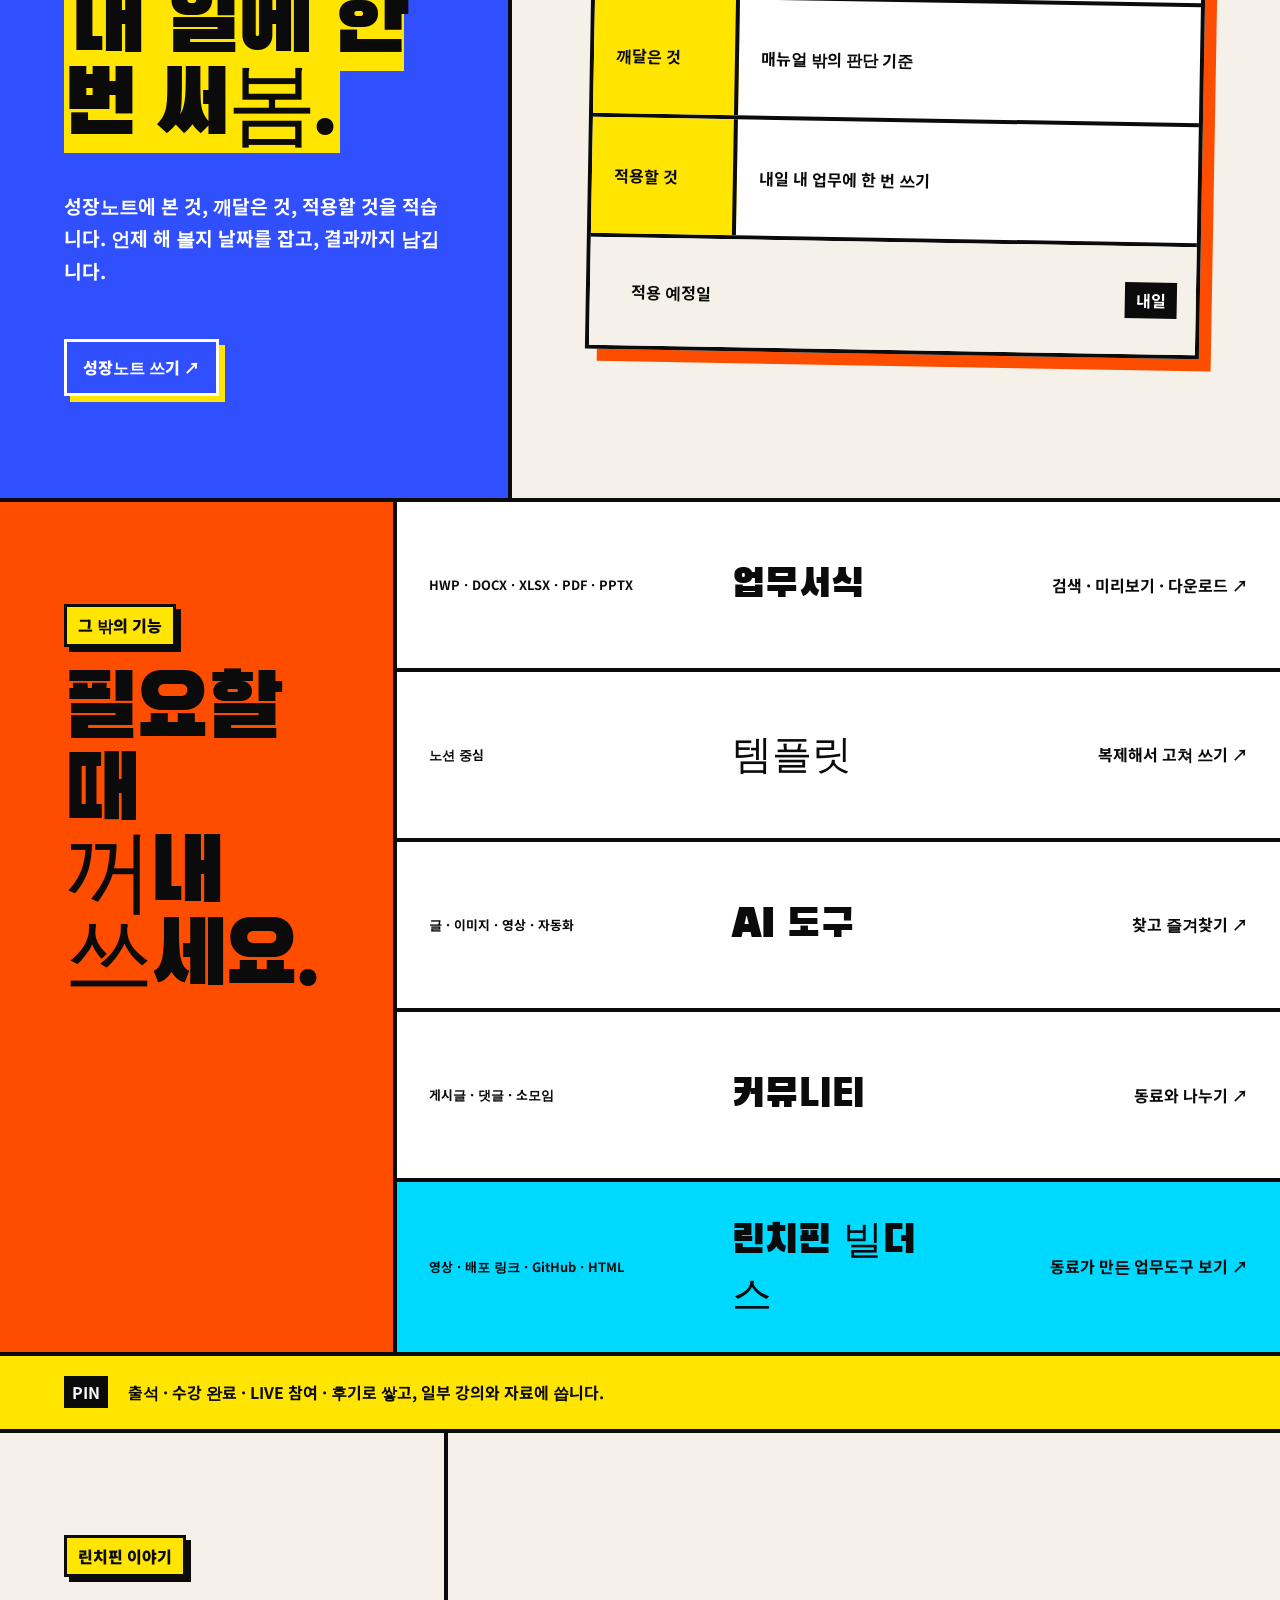
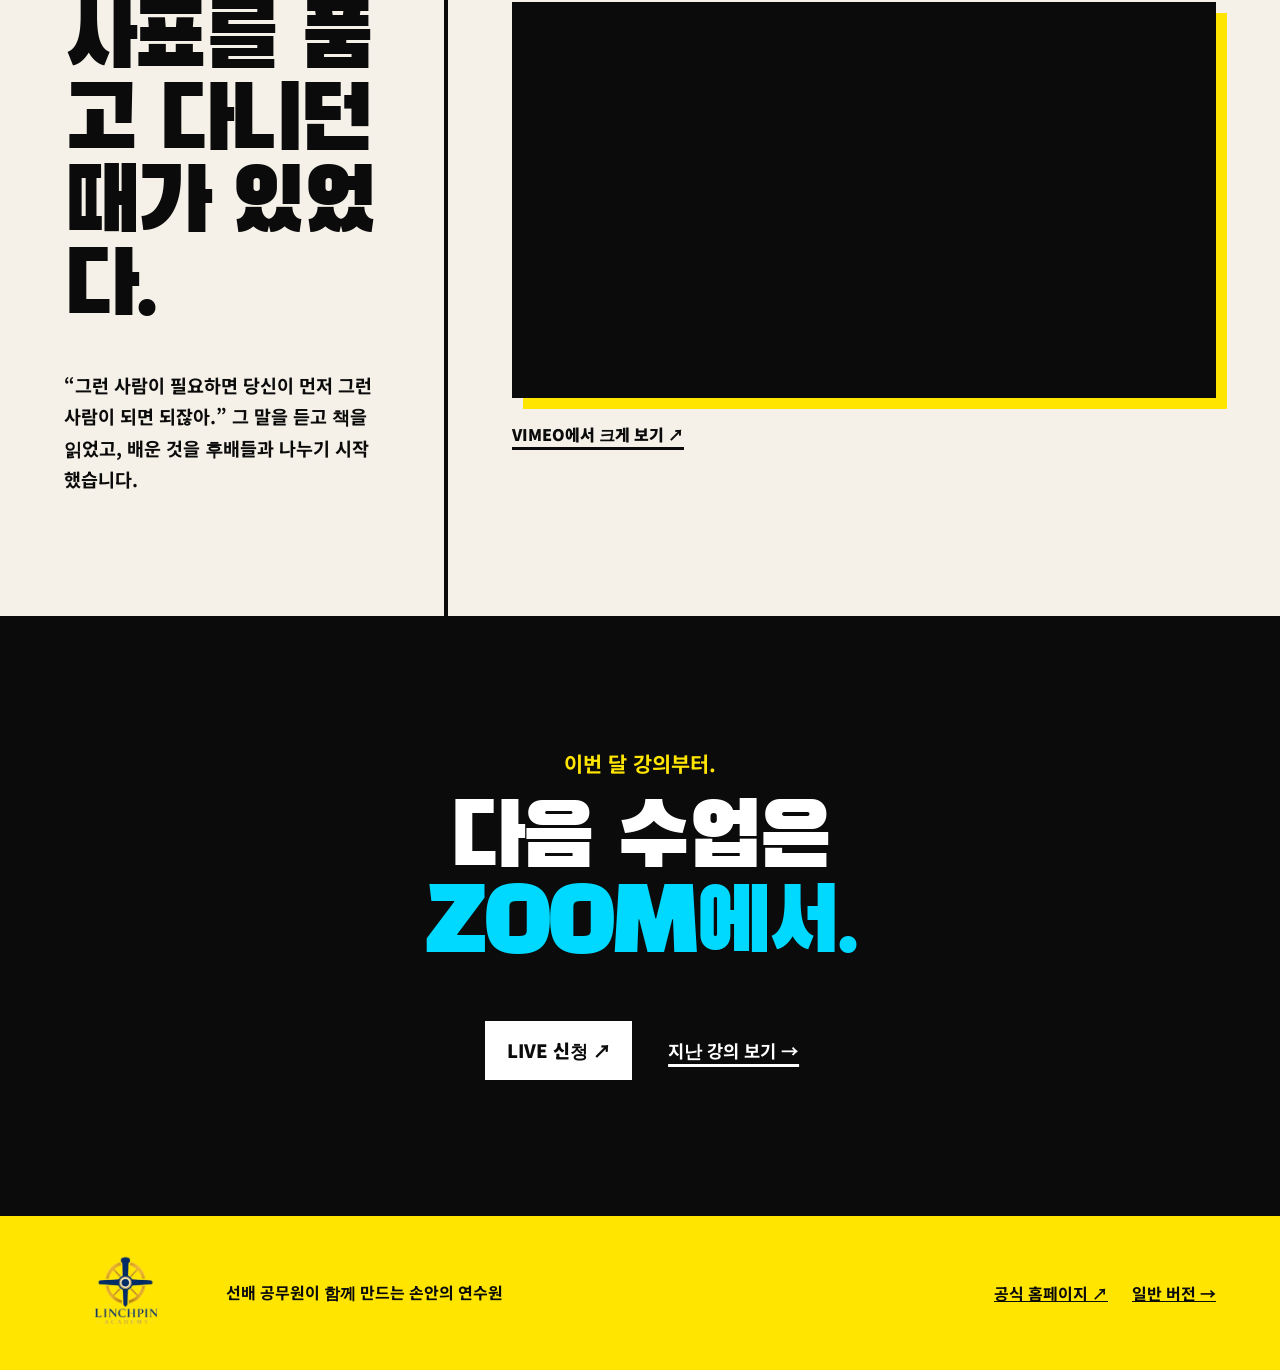
==== commit a4b04316: "feat: refocus landing pages on Zoom and replay" ====
--- a/brutalist/index.html
+++ b/brutalist/index.html
@@ -3,12 +3,12 @@
   <head>
     <meta charset="UTF-8">
     <meta name="viewport" content="width=device-width, initial-scale=1.0">
-    <meta name="description" content="왜 같은 업무를 매번 처음처럼 하나요? 현장 공무원에게 배우고 다음 출근에 바로 써보는 린치핀아카데미입니다.">
+    <meta name="description" content="선배 공무원이 Zoom으로 강의하고, 놓친 강의는 VOD로 다시 보는 린치핀아카데미입니다.">
     <meta name="theme-color" content="#ffe500">
     <meta property="og:type" content="website">
     <meta property="og:locale" content="ko_KR">
-    <meta property="og:title" content="왜 같은 업무를 매번 처음처럼 하나요? | 린치핀아카데미">
-    <meta property="og:description" content="검색 탭 17개, 작년 파일 4개. 답은 여전히 없다면 동료 공무원에게 배우세요.">
+    <meta property="og:title" content="Zoom에서 묻고, 영상으로 다시 봄 | 린치핀아카데미">
+    <meta property="og:description" content="월 2회 Zoom LIVE. 지난 강의는 복습영상으로.">
     <meta property="og:url" content="https://obito-ai.github.io/linchpin-public-service-landing/brutalist/">
     <link rel="canonical" href="https://obito-ai.github.io/linchpin-public-service-landing/brutalist/">
     <link rel="preload" href="../assets/fonts/black-han-400.woff2" as="font" type="font/woff2" crossorigin>
@@ -16,13 +16,13 @@
     <link rel="preload" href="../assets/fonts/noto-sans-900.woff2" as="font" type="font/woff2" crossorigin>
     <link rel="stylesheet" href="./styles.css">
     <link rel="icon" href="../assets/linchpin-logo-icon.webp" type="image/webp">
-    <title>왜 같은 업무를 매번 처음처럼 하나요? | 린치핀아카데미</title>
+    <title>Zoom에서 묻고, 영상으로 다시 봄 | 린치핀아카데미</title>
   </head>
   <body>
     <a class="skip-link" href="#main">본문으로 바로가기</a>
 
-    <div class="top-ticker" role="note" aria-label="린치핀아카데미 핵심 메시지">
-      <div>작년 파일 복사 금지!　동료 공무원에게 배우기　▶　다음 출근에 바로 써먹기　▶　작년 파일 복사 금지!　동료 공무원에게 배우기　▶　다음 출근에 바로 써먹기　▶　</div>
+    <div class="top-ticker" role="note" aria-label="린치핀아카데미 핵심 안내">
+      <div>선배 공무원이 ZOOM으로 강의　▶　놓치면 VOD로 복습　▶　선배 공무원이 ZOOM으로 강의　▶　놓치면 VOD로 복습　▶　</div>
     </div>
 
     <header class="site-header">
@@ -30,9 +30,9 @@
         <img src="../assets/linchpin-logo-primary.webp" alt="린치핀아카데미" width="170" height="117">
       </a>
       <nav aria-label="주요 메뉴">
-        <a href="#why">왜 막히나</a>
-        <a href="#how">어떻게 배우나</a>
-        <a href="#pick">하나 고르기</a>
+        <a href="#live">LIVE</a>
+        <a href="#vod">VOD</a>
+        <a href="#more">그 밖의 기능</a>
       </nav>
       <div class="version-switch" role="group" aria-label="디자인 버전 선택">
         <a href="../">일반</a>
@@ -41,117 +41,114 @@
     </header>
 
     <main id="main">
-      <section class="hero" id="top" aria-labelledby="hero-title">
+      <section class="hero brutal-live-hero" id="top" aria-labelledby="hero-title">
         <div class="hero-copy">
-          <p class="eyebrow">공무원 500명의 실무 배움터</p>
-          <h1 id="hero-title">왜 같은 업무를<br><mark>매번<br>처음처럼</mark><br>하세요?</h1>
-          <div class="search-count" role="group" aria-label="업무 검색 상황">
-            <span>검색 탭 <b>17</b>개</span>
-            <span>작년 파일 <b>4</b>개</span>
-            <strong>답은 여전히 없음</strong>
-          </div>
-          <p class="hero-lede">더 열심히 찾으라는 말은 그만.<br>그 일을 먼저 해본 공무원에게 배우세요.</p>
-          <a class="brutal-button" href="https://linchpin-academy.kr/courses">무료 강의부터 부수기 <span aria-hidden="true">↗</span></a>
+          <p class="eyebrow">선배 공무원의 손안의 연수원</p>
+          <h1 id="hero-title">ZOOM에서<br><mark>묻고.</mark><br>영상으로<br>다시 봄.</h1>
+          <p class="hero-lede">막힌 업무는 Zoom에서 선배에게 묻습니다.<br>못 본 강의는 사이트에서 다시 봅니다.</p>
+          <div class="brutal-actions"><a class="brutal-button" href="https://linchpin-academy.kr/live">LIVE 일정 ↗</a><a class="raw-link" href="https://linchpin-academy.kr/courses">VOD 목록 →</a></div>
         </div>
 
-        <div class="hero-poster" role="img" aria-label="작년 문서와 검색 탭을 찢고 나오는 린치핀아카데미 로고 그래픽">
-          <div class="poster-alert">업무 막힘 경보</div>
-          <div class="poster-window window-one"><b>사업계획_최종.hwp</b><span>응답 없음</span></div>
-          <div class="poster-window window-two"><b>검색 결과 1,284건</b><span>내 업무 답변 0건</span></div>
-          <div class="poster-burst">그만<br>찾아!</div>
-          <img src="../assets/linchpin-logo-icon.webp" alt="" width="410" height="410">
-          <p>먼저 해본<br><b>동료에게</b><br>물어봐.</p>
+        <div class="live-poster" role="img" aria-label="선배 공무원이 진행하는 Zoom LIVE 강의 화면">
+          <div class="live-stamp"><i></i> LIVE</div>
+          <div class="meeting-bar"><b>린치핀아카데미</b><span>00:47:12</span></div>
+          <div class="meeting-main">
+            <img src="../assets/linchpin-logo-icon.webp" alt="" width="330" height="330">
+            <strong>선배 공무원</strong>
+            <p>“그 업무, 저도<br>처음엔 막혔습니다.”</p>
+          </div>
+          <div class="meeting-chat"><b>채팅</b><p>후배　이건 어디서 확인하나요?</p><p>강사　화면으로 같이 볼게요.</p></div>
+          <div class="meeting-controls"><span>음소거</span><span>화면공유</span><span>질문</span><b>나가기</b></div>
+          <div class="vod-stamp">REC → VOD</div>
         </div>
       </section>
 
-      <section class="statement" id="why" aria-labelledby="why-title">
-        <p class="section-number">01 / 문제</p>
-        <h2 id="why-title"><span>당신이 느린 게 아니다.</span><br>배울 구조가 없었다.</h2>
-        <div class="complaint-grid">
-          <article><b>퇴근 30분 전</b><p>첫 문장이 안 나와 작년 보고서를 다시 연다.</p></article>
-          <article><b>AI 연수 다음 날</b><p>기능은 알겠는데 내 업무에 넣자마자 막힌다.</p></article>
-          <article><b>매달 같은 날</b><p>똑같은 복사·붙여넣기를 또 손으로 한다.</p></article>
-          <article class="answer"><b>필요했던 것</b><p>기능 설명이 아니라, 실제로 해본 동료의 순서.</p></article>
+      <section class="fact-grid" aria-label="린치핀아카데미 운영 현황">
+        <div><b>2021</b><span>교육기부 시작</span></div>
+        <div><b>약 100회</b><span>직무강의</span></div>
+        <div><b>20명+</b><span>내부 강사</span></div>
+        <div><b>500명+</b><span>오픈채팅</span></div>
+      </section>
+
+      <section class="statement" aria-labelledby="why-title">
+        <p class="section-number">시작은 이랬다</p>
+        <h2 id="why-title"><span>업무는 받았다.</span><br>배울 곳은 없었다.</h2>
+        <div class="reason-sheet">
+          <p>매뉴얼로 안 풀리는 일은 옆자리 선배에게 물었습니다.</p>
+          <p>그 선배들이 후배를 위해 Zoom을 켰습니다.</p>
+          <strong>가르치는 사람도, 듣는 사람도 공무원.</strong>
         </div>
       </section>
 
-      <section class="manifesto" aria-label="린치핀아카데미 해결 방식">
-        <p>검색창은<br><span>정보</span>를 줍니다.</p>
-        <p>동료는<br><mark>맥락</mark>을 줍니다.</p>
+      <section class="core-pair" id="live" aria-labelledby="core-title">
+        <h2 id="core-title" class="visually-hidden">린치핀아카데미 핵심 기능</h2>
+        <article class="core-live">
+          <p>다음 강의</p>
+          <h3>ZOOM<br>LIVE</h3>
+          <ul><li>월 2회 공개강의</li><li>일정·강사·정원 확인</li><li>채팅과 질문</li><li>신청 내역은 마이페이지</li></ul>
+          <a href="https://linchpin-academy.kr/live">일정 확인 ↗</a>
+        </article>
+        <article class="core-vod" id="vod">
+          <p>지난 강의</p>
+          <h3>다시<br>보기</h3>
+          <ul><li>놓친 강의 찾기</li><li>태그·최신순·인기순</li><li>보던 곳에서 이어보기</li><li>수강 완료 확인</li></ul>
+          <a href="https://linchpin-academy.kr/courses">영상 보기 ↗</a>
+        </article>
       </section>
 
-      <section class="method" id="how" aria-labelledby="how-title">
-        <div class="method-heading">
-          <p class="section-number">02 / 해결</p>
-          <h2 id="how-title">말만 하지 말고<br><span>화면을 보여줘.</span></h2>
-          <p>공무원이 직접 겪은 업무를, 실제 화면으로, 다음 출근에 써먹을 만큼만 배웁니다.</p>
+      <section class="growth-brutal" aria-labelledby="growth-title">
+        <div class="growth-head">
+          <p class="section-number">강의를 들은 뒤</p>
+          <h2 id="growth-title">들었으면,<br><mark>내 일에 한 번 써봄.</mark></h2>
+          <p>성장노트에 본 것, 깨달은 것, 적용할 것을 적습니다. 언제 해 볼지 날짜를 잡고, 결과까지 남깁니다.</p>
+          <a href="https://linchpin-academy.kr/growth-notes">성장노트 쓰기 ↗</a>
         </div>
-        <ol class="method-list">
-          <li><span>하나</span><h3>현장 동료</h3><p>교육행정·보고서·계약·AI를 직접 해본 사람이 설명합니다.</p></li>
-          <li><span>둘</span><h3>실제 화면</h3><p>메뉴 소개보다 어디서 막혔고 어떻게 풀었는지를 보여줍니다.</p></li>
-          <li><span>셋</span><h3>다음 출근</h3><p>거창한 변화보다 내일 업무 하나에 먼저 적용합니다.</p></li>
-        </ol>
-      </section>
-
-      <section class="offer" aria-labelledby="offer-title">
-        <div class="offer-title">
-          <p class="section-number">03 / 제안</p>
-          <h2 id="offer-title">듣고 끝?<br><del>그럴 리가.</del></h2>
-        </div>
-        <div class="offer-cards">
-          <a href="https://linchpin-academy.kr/courses"><span>혼자 먼저</span><b>무료 복습<br>영상</b><em>내 속도로 돌려보기 ↗</em></a>
-          <a href="https://linchpin-academy.kr/live"><span>막힌 순간</span><b>LIVE<br>실습</b><em>그 자리에서 물어보기 ↗</em></a>
-          <a href="https://linchpin-academy.kr/community?tab=board"><span>써본 다음</span><b>500명<br>커뮤니티</b><em>결과와 질문 나누기 ↗</em></a>
+        <div class="growth-form" role="group" aria-label="성장노트 예시">
+          <div><b>본 것</b><span>선배가 보여준 업무 순서</span></div>
+          <div><b>깨달은 것</b><span>매뉴얼 밖의 판단 기준</span></div>
+          <div><b>적용할 것</b><span>내일 내 업무에 한 번 쓰기</span></div>
+          <p><b>적용 예정일</b><strong>내일</strong></p>
         </div>
       </section>
 
-      <section class="picker" id="pick" aria-labelledby="picker-title">
-        <div class="picker-copy">
-          <p class="section-number">04 / 대상 좁히기</p>
-          <h2 id="picker-title">욕심 금지.<br><mark>막힌 일 하나</mark>만.</h2>
-          <p>지금 가장 답답한 버튼을 누르세요.</p>
+      <section class="feature-ledger" id="more" aria-labelledby="more-title">
+        <div class="ledger-title">
+          <p class="section-number">그 밖의 기능</p>
+          <h2 id="more-title">필요할 때<br>꺼내 쓰세요.</h2>
         </div>
-        <div class="picker-machine">
-          <div class="picker-buttons" role="group" aria-label="지금 막힌 업무 선택">
-            <button class="picker-button is-active" type="button" data-path="document" aria-pressed="true">보고서·PPT</button>
-            <button class="picker-button" type="button" data-path="ai" aria-pressed="false">생성형 AI</button>
-            <button class="picker-button" type="button" data-path="contract" aria-pressed="false">계약·직무</button>
-            <button class="picker-button" type="button" data-path="coding" aria-pressed="false">반복 업무</button>
-          </div>
-          <div class="picker-ticket" aria-live="polite">
-            <small>당신의 첫 강의</small>
-            <h3 data-result-title>바빠 보고서 작성법 기초</h3>
-            <p data-result-copy>작년 문서를 고치는 대신, 빈 화면에서 초안을 잡는 순서를 익힙니다.</p>
-            <a href="https://linchpin-academy.kr/courses">무료로 확인하기 ↗</a>
-          </div>
+        <div class="ledger-list">
+          <a href="https://linchpin-academy.kr/forms"><span>HWP · DOCX · XLSX · PDF · PPTX</span><b>업무서식</b><em>검색 · 미리보기 · 다운로드 ↗</em></a>
+          <a href="https://linchpin-academy.kr/templates"><span>노션 중심</span><b>템플릿</b><em>복제해서 고쳐 쓰기 ↗</em></a>
+          <a href="https://linchpin-academy.kr/ai-tools"><span>글 · 이미지 · 영상 · 자동화</span><b>AI 도구</b><em>찾고 즐겨찾기 ↗</em></a>
+          <a href="https://linchpin-academy.kr/community"><span>게시글 · 댓글 · 소모임</span><b>커뮤니티</b><em>동료와 나누기 ↗</em></a>
+          <a class="ledger-static" href="https://linchpin-academy.kr/vibe-programs"><span>영상 · 배포 링크 · GitHub · HTML</span><b>린치핀 빌더스</b><em>동료가 만든 업무도구 보기 ↗</em></a>
         </div>
+        <p class="pin-bar"><b>PIN</b> 출석 · 수강 완료 · LIVE 참여 · 후기로 쌓고, 일부 강의와 자료에 씁니다.</p>
       </section>
 
-      <section class="origin" aria-labelledby="origin-title">
-        <img src="../assets/linchpin-logo-primary.webp" alt="린치핀아카데미" width="360" height="248">
-        <div>
-          <p class="section-number">왜 만들었나</p>
-          <h2 id="origin-title">“그렇게 멘토가 필요하면,<br>당신이 그런 사람이 되면 되잖아.”</h2>
-          <p>멘토가 없다고 불평하던 공무원이 먼저 그런 사람이 되기로 했습니다. 먼저 배운 사람이 다음 사람의 시행착오를 줄이는 곳. 린치핀아카데미는 그 한마디에서 시작됐습니다.</p>
+      <section class="film-section" aria-labelledby="film-title">
+        <div class="film-copy">
+          <p class="section-number">린치핀 이야기</p>
+          <h2 id="film-title">사표를 품고 다니던<br>때가 있었다.</h2>
+          <p>“그런 사람이 필요하면 당신이 먼저 그런 사람이 되면 되잖아.” 그 말을 듣고 책을 읽었고, 배운 것을 후배들과 나누기 시작했습니다.</p>
+        </div>
+        <div class="film-player">
+          <iframe src="https://player.vimeo.com/video/1240771094?h=8e9d95a457&amp;title=0&amp;byline=0&amp;portrait=0" title="린치핀아카데미 브랜드 스토리 영상" allow="autoplay; fullscreen; picture-in-picture; clipboard-write" loading="lazy" allowfullscreen></iframe>
+          <a href="https://vimeo.com/1240771094/8e9d95a457" target="_blank" rel="noopener">VIMEO에서 크게 보기 ↗</a>
         </div>
       </section>
 
       <section class="final-cta" aria-labelledby="action-title">
-        <p>오늘 바꿀 일은 딱 하나.</p>
-        <h2 id="action-title">작년 파일 말고<br><span>무료 강의</span>를 여세요.</h2>
-        <div>
-          <a class="brutal-button light" href="https://linchpin-academy.kr/courses">무료 강의 목록 열기 ↗</a>
-          <a class="text-link" href="https://linchpin-academy.kr/live">이번 주 LIVE 보기 →</a>
-        </div>
+        <p>이번 달 강의부터.</p>
+        <h2 id="action-title">다음 수업은<br><span>ZOOM에서.</span></h2>
+        <div><a class="brutal-button light" href="https://linchpin-academy.kr/live">LIVE 신청 ↗</a><a class="text-link" href="https://linchpin-academy.kr/courses">지난 강의 보기 →</a></div>
       </section>
     </main>
 
     <footer>
       <img src="../assets/linchpin-logo-primary.webp" alt="린치핀아카데미" width="150" height="104">
-      <p>공무원과 공공기관 실무자를 위한 배움터</p>
-      <div><a href="https://linchpin-academy.kr">공식 홈페이지 ↗</a><a href="../">일반 버전 보기 →</a></div>
+      <p>선배 공무원이 함께 만드는 손안의 연수원</p>
+      <div><a href="https://linchpin-academy.kr">공식 홈페이지 ↗</a><a href="../">일반 버전 →</a></div>
     </footer>
-
-    <script src="./script.js" defer></script>
   </body>
 </html>
--- a/brutalist/styles.css
+++ b/brutalist/styles.css
@@ -227,3 +227,135 @@
   .top-ticker div { animation: none; }
   *, *::before, *::after { transition-duration: .01ms !important; animation-duration: .01ms !important; animation-iteration-count: 1 !important; }
 }
+
+/* v3 · Zoom LIVE 중심 브루탈리즘 */
+.visually-hidden { position: absolute !important; width: 1px !important; height: 1px !important; padding: 0 !important; margin: -1px !important; overflow: hidden !important; clip: rect(0, 0, 0, 0) !important; white-space: nowrap !important; border: 0 !important; }
+.brutal-live-hero { min-height: 820px; }
+.brutal-live-hero h1 { font-size: clamp(4rem, 7vw, 8rem); }
+.brutal-live-hero h1 mark { padding-inline: .1em; }
+.brutal-actions { display: flex; align-items: center; gap: 2rem; }
+.raw-link { font-weight: 900; text-decoration-thickness: 3px; text-underline-offset: .35rem; }
+
+.live-poster { position: relative; min-height: 760px; overflow: hidden; border-left: var(--border); background: var(--cyan); }
+.live-stamp { position: absolute; top: 3rem; right: 2rem; z-index: 5; display: flex; align-items: center; gap: .65rem; padding: .55rem 1rem; border: var(--border); background: var(--yellow); box-shadow: var(--shadow); font-size: 1.15rem; font-weight: 900; transform: rotate(4deg); }
+.live-stamp i { width: 14px; height: 14px; border: 3px solid var(--black); border-radius: 50%; background: var(--orange); }
+.meeting-bar { position: absolute; top: 13%; left: 8%; right: 7%; z-index: 2; display: flex; justify-content: space-between; padding: .75rem 1rem; border: var(--border); color: white; background: var(--black); }
+.meeting-main { position: absolute; top: 21%; right: 18%; bottom: 16%; left: 8%; display: flex; flex-direction: column; align-items: center; justify-content: center; border: var(--border); color: white; background: #272a33; box-shadow: var(--shadow); text-align: center; }
+.meeting-main img { width: 190px; padding: 1rem; border: 3px solid white; border-radius: 50%; background: white; }
+.meeting-main strong { position: absolute; left: .7rem; bottom: .7rem; padding: .35rem .55rem; background: var(--black); }
+.meeting-main p { margin: 1.7rem 0 0; font-family: "Black Han Sans", sans-serif; font-size: clamp(1.8rem, 3vw, 3.5rem); font-weight: 400; line-height: 1.05; }
+.meeting-chat { position: absolute; top: 25%; right: 2%; z-index: 3; width: 34%; padding: 1rem; border: var(--border); background: white; box-shadow: 7px 7px 0 var(--black); transform: rotate(3deg); }
+.meeting-chat b { display: block; padding-bottom: .6rem; border-bottom: 3px solid var(--black); }
+.meeting-chat p { margin: .8rem 0 0; font-size: .76rem; line-height: 1.45; }
+.meeting-controls { position: absolute; right: 18%; bottom: 8%; left: 8%; display: flex; justify-content: center; gap: 1.2rem; padding: .75rem; border: var(--border); color: white; background: var(--black); font-size: .72rem; }
+.meeting-controls b { color: var(--yellow); }
+.vod-stamp { position: absolute; right: 3%; bottom: 2%; z-index: 4; padding: .7rem 1rem; border: var(--border); background: var(--orange); box-shadow: 7px 7px 0 var(--black); font-family: "Black Han Sans", sans-serif; font-size: 2rem; font-weight: 400; transform: rotate(-5deg); }
+
+.fact-grid { display: grid; grid-template-columns: repeat(4, 1fr); border-bottom: var(--border); }
+.fact-grid div { min-height: 180px; padding: 2rem; border-right: var(--border); background: white; }
+.fact-grid div:nth-child(2n) { background: var(--yellow); }
+.fact-grid div:last-child { border-right: 0; }
+.fact-grid b, .fact-grid span { display: block; }
+.fact-grid b { font-family: "Black Han Sans", sans-serif; font-size: clamp(2.2rem, 4vw, 4.5rem); font-weight: 400; }
+.fact-grid span { margin-top: 1.2rem; }
+
+.reason-sheet { display: grid; grid-template-columns: 1fr 1fr; border: var(--border); box-shadow: var(--shadow); }
+.reason-sheet > * { min-height: 180px; margin: 0; padding: 2rem; border-right: var(--border); font-size: 1.2rem; line-height: 1.6; }
+.reason-sheet > *:last-child { border-right: 0; }
+.reason-sheet strong { display: grid; place-items: center; color: white; background: var(--blue); font-family: "Black Han Sans", sans-serif; font-size: 2.4rem; font-weight: 400; line-height: 1.1; text-align: center; }
+
+.core-pair { display: grid; grid-template-columns: 1fr 1fr; border-block: var(--border); }
+.core-pair article { min-height: 720px; padding: clamp(3rem, 7vw, 7rem); }
+.core-live { border-right: var(--border); color: white; background: var(--black); }
+.core-vod { background: var(--yellow); }
+.core-pair article > p { width: fit-content; padding: .35rem .65rem; border: 3px solid currentColor; font-weight: 900; }
+.core-pair h3 { margin: 5rem 0 3rem; font-family: "Black Han Sans", sans-serif; font-size: clamp(5rem, 9vw, 10rem); font-weight: 400; line-height: .82; }
+.core-live h3 { color: var(--cyan); }
+.core-vod h3 { color: var(--black); }
+.core-pair ul { margin: 0 0 3rem; padding: 0; list-style: none; }
+.core-pair li { padding: .65rem 0; border-bottom: 2px solid currentColor; }
+.core-pair a { display: inline-block; padding: .8rem 1rem; border: 3px solid currentColor; box-shadow: 6px 6px 0 currentColor; font-weight: 900; text-decoration: none; }
+
+.growth-brutal { display: grid; grid-template-columns: .8fr 1.2fr; border-bottom: var(--border); }
+.growth-head { padding: clamp(4rem, 8vw, 8rem) clamp(1rem, 5vw, 5rem); border-right: var(--border); background: var(--blue); color: white; }
+.growth-head .section-number { color: var(--black); }
+.growth-head h2, .ledger-title h2, .film-copy h2 { margin: 0 0 2.5rem; font-family: "Black Han Sans", sans-serif; font-size: clamp(3.5rem, 7vw, 7.5rem); font-weight: 400; line-height: .92; }
+.growth-head mark { padding: 0 .08em; color: var(--black); background: var(--yellow); }
+.growth-head > p:last-of-type { font-size: 1.2rem; line-height: 1.7; }
+.growth-head a { display: inline-block; margin-top: 2rem; padding: .8rem 1rem; border: 3px solid white; color: white; font-weight: 900; text-decoration: none; box-shadow: 6px 6px 0 var(--yellow); }
+.growth-form { align-self: center; margin: clamp(2rem, 6vw, 7rem); border: var(--border); background: white; box-shadow: 12px 12px 0 var(--orange); transform: rotate(1deg); }
+.growth-form > div { display: grid; grid-template-columns: 145px 1fr; min-height: 120px; border-bottom: var(--border); }
+.growth-form b, .growth-form span { display: flex; align-items: center; padding: 1.4rem; }
+.growth-form b { border-right: var(--border); background: var(--yellow); }
+.growth-form p { display: flex; justify-content: space-between; align-items: center; margin: 0; padding: 1.2rem; background: var(--paper); }
+.growth-form p b { border: 0; background: transparent; }
+.growth-form strong { padding: .35rem .7rem; background: var(--black); color: white; }
+
+.feature-ledger { display: grid; grid-template-columns: .62fr 1.38fr; border-bottom: var(--border); }
+.ledger-title { padding: clamp(4rem, 8vw, 8rem) clamp(1rem, 5vw, 5rem); border-right: var(--border); background: var(--orange); }
+.ledger-list a { display: grid; grid-template-columns: 1fr .7fr 1fr; align-items: center; min-height: 170px; padding: 1.6rem 2rem; border-bottom: var(--border); background: white; text-decoration: none; }
+.ledger-list a:last-child { border-bottom: 0; background: var(--cyan); }
+.ledger-list a:hover { background: var(--yellow); }
+.ledger-list span { font-size: .8rem; }
+.ledger-list b { font-family: "Black Han Sans", sans-serif; font-size: 2.5rem; font-weight: 400; }
+.ledger-list em { font-style: normal; text-align: right; }
+.ledger-static { display: grid; grid-template-columns: 1fr .7fr 1fr; align-items: center; min-height: 170px; padding: 1.6rem 2rem; background: var(--cyan); }
+.ledger-static span { font-size: .8rem; }
+.ledger-static b { font-family: "Black Han Sans", sans-serif; font-size: 2.5rem; font-weight: 400; }
+.ledger-static em { font-style: normal; text-align: right; }
+.pin-bar { grid-column: 1 / -1; margin: 0; padding: 1.5rem clamp(1rem, 5vw, 5rem); border-top: var(--border); background: var(--yellow); }
+.pin-bar b { margin-right: 1rem; padding: .25rem .5rem; color: white; background: var(--black); }
+
+.film-section { display: grid; grid-template-columns: .7fr 1.3fr; border-bottom: var(--border); }
+.film-copy { padding: clamp(4rem, 8vw, 8rem) clamp(1rem, 5vw, 5rem); border-right: var(--border); background: var(--paper); }
+.film-copy > p:last-child { font-size: 1.15rem; line-height: 1.7; }
+.film-player { align-self: center; min-width: 0; margin: clamp(2rem, 5vw, 5rem); }
+.film-player iframe { display: block; width: 100%; aspect-ratio: 16 / 9; border: var(--border); background: var(--black); box-shadow: 11px 11px 0 var(--yellow); }
+.film-player a { display: inline-block; margin-top: 1.5rem; font-weight: 900; text-decoration-thickness: 3px; text-underline-offset: .35rem; }
+
+@media (max-width: 1080px) {
+  .live-poster { min-height: 650px; border-top: var(--border); border-left: 0; }
+  .fact-grid { grid-template-columns: repeat(2, 1fr); }
+  .fact-grid div:nth-child(2) { border-right: 0; }
+  .fact-grid div:nth-child(-n+2) { border-bottom: var(--border); }
+  .reason-sheet { grid-template-columns: 1fr; }
+  .reason-sheet > * { border-right: 0; border-bottom: var(--border); }
+  .reason-sheet > *:last-child { border-bottom: 0; }
+  .growth-brutal, .feature-ledger, .film-section { grid-template-columns: 1fr; }
+  .growth-head, .ledger-title, .film-copy { border-right: 0; border-bottom: var(--border); }
+}
+
+@media (max-width: 700px) {
+  .brutal-live-hero h1 { font-size: 3.4rem; }
+  .brutal-actions { align-items: stretch; flex-direction: column; }
+  .raw-link { align-self: center; }
+  .live-poster { min-height: 530px; }
+  .live-stamp { top: 1.6rem; right: 1rem; }
+  .meeting-bar { top: 16%; left: 4%; right: 4%; }
+  .meeting-main { top: 25%; right: 9%; bottom: 17%; left: 4%; }
+  .meeting-main img { width: 130px; }
+  .meeting-main p { font-size: 1.8rem; }
+  .meeting-chat { display: none; }
+  .meeting-controls { right: 9%; left: 4%; gap: .7rem; font-size: .65rem; }
+  .vod-stamp { font-size: 1.45rem; }
+  .fact-grid div { min-height: 135px; padding: 1.3rem; }
+  .fact-grid b { font-size: 2.1rem; }
+  .reason-sheet { box-shadow: 6px 6px 0 var(--black); }
+  .reason-sheet > * { min-height: 140px; padding: 1.3rem; font-size: 1rem; }
+  .reason-sheet strong { font-size: 1.8rem; }
+  .core-pair { grid-template-columns: 1fr; }
+  .core-pair article { min-height: 620px; padding: 4rem 1rem; }
+  .core-live { border-right: 0; border-bottom: var(--border); }
+  .core-pair h3 { font-size: 6rem; }
+  .growth-form { margin: 3.5rem 1rem; box-shadow: 7px 7px 0 var(--orange); }
+  .growth-form > div { grid-template-columns: 100px 1fr; min-height: 100px; }
+  .growth-form b, .growth-form span { padding: .9rem; }
+  .ledger-list a { grid-template-columns: 1fr; gap: .5rem; min-height: 200px; padding: 1.4rem 1rem; }
+  .ledger-list b { font-size: 2.2rem; }
+  .ledger-list em { text-align: left; }
+  .ledger-static { grid-template-columns: 1fr; gap: .5rem; min-height: 200px; padding: 1.4rem 1rem; }
+  .ledger-static b { font-size: 2.2rem; }
+  .ledger-static em { text-align: left; }
+  .film-player { margin: 2.5rem 1rem; }
+  .film-player iframe { box-shadow: 7px 7px 0 var(--yellow); }
+}
